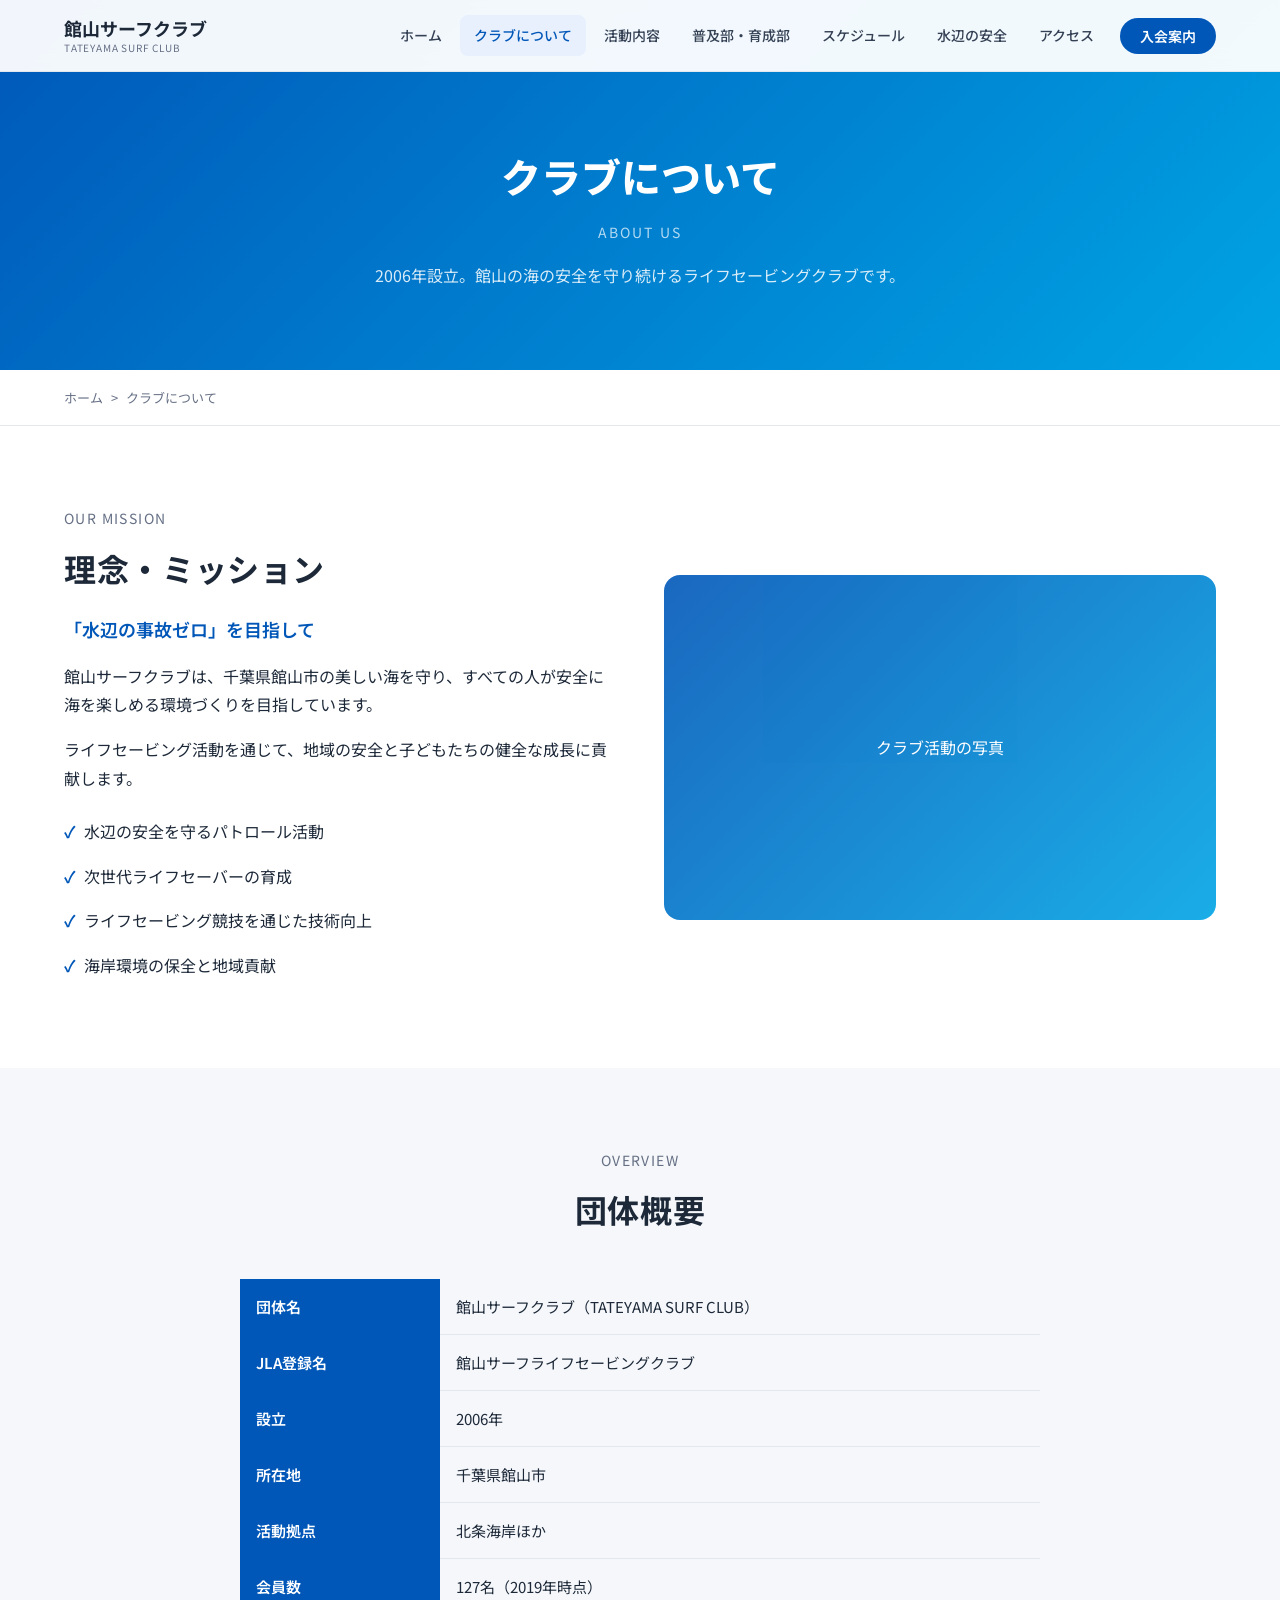
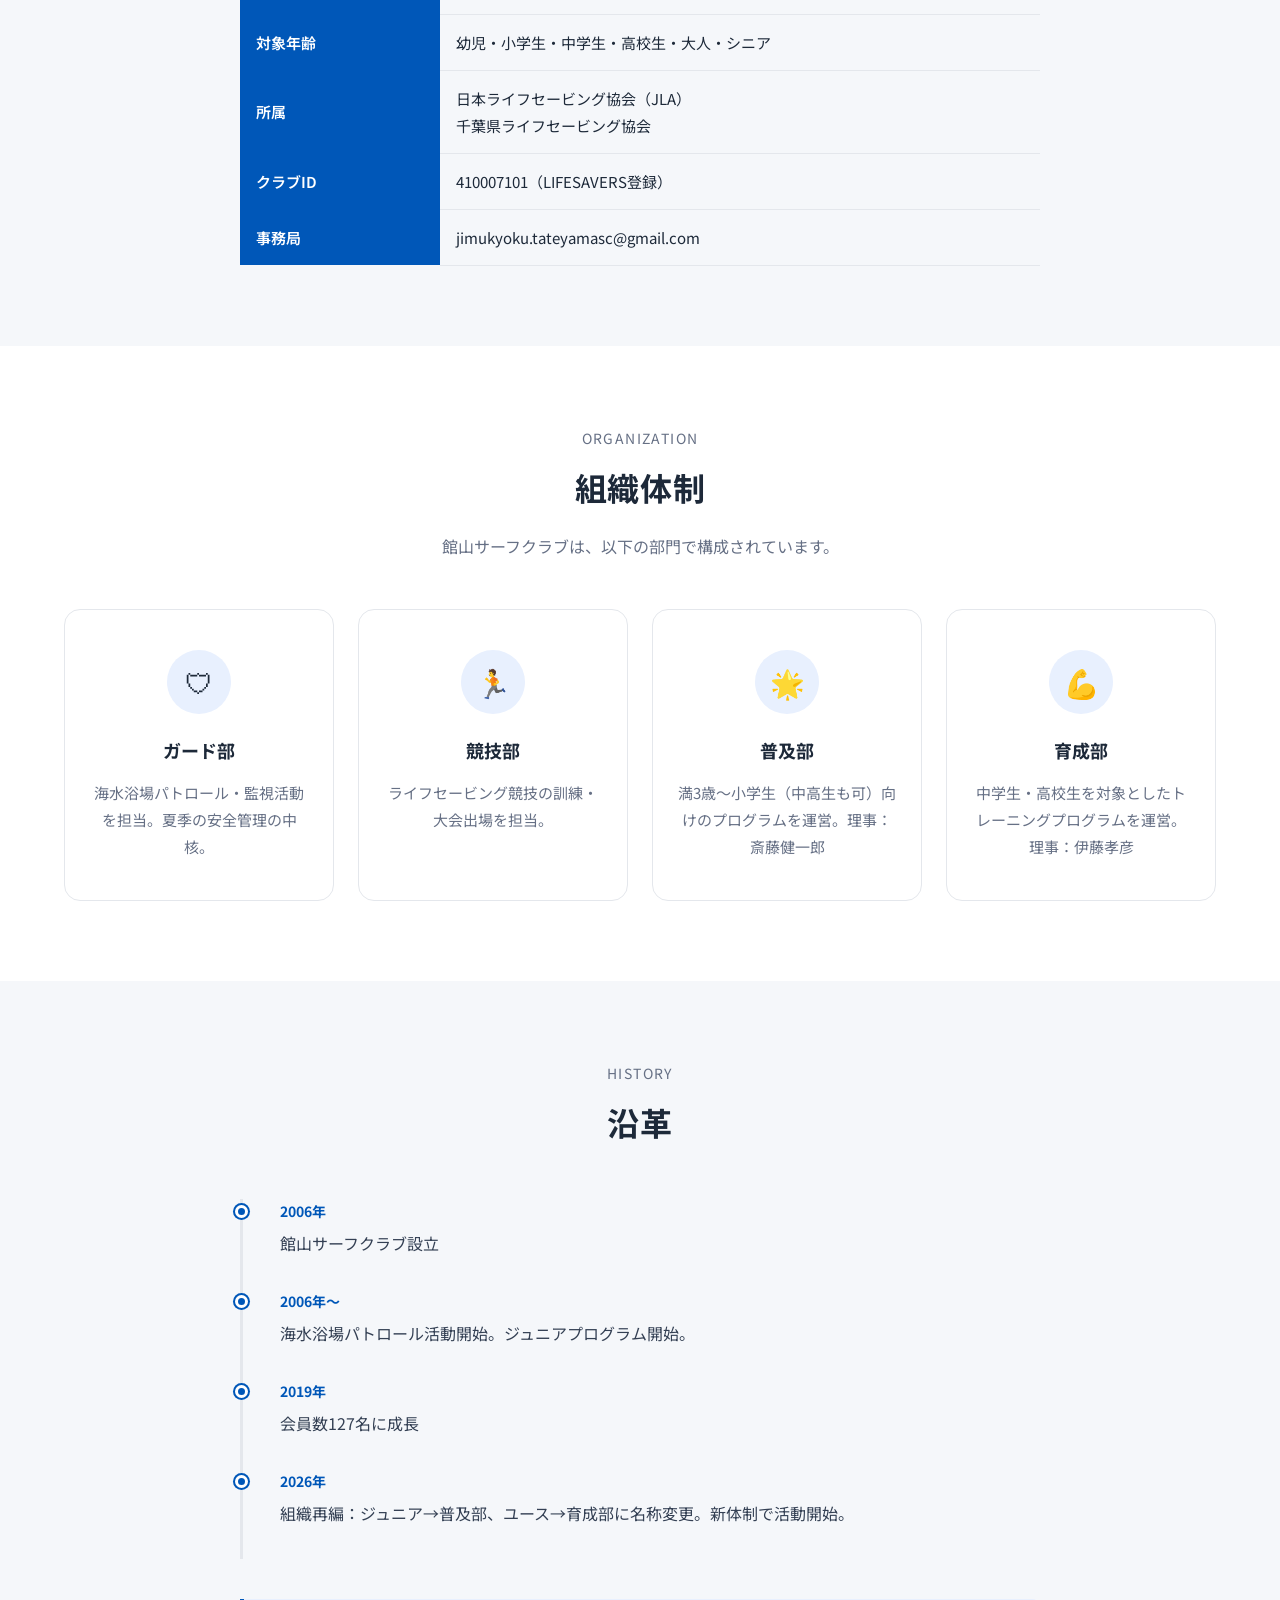
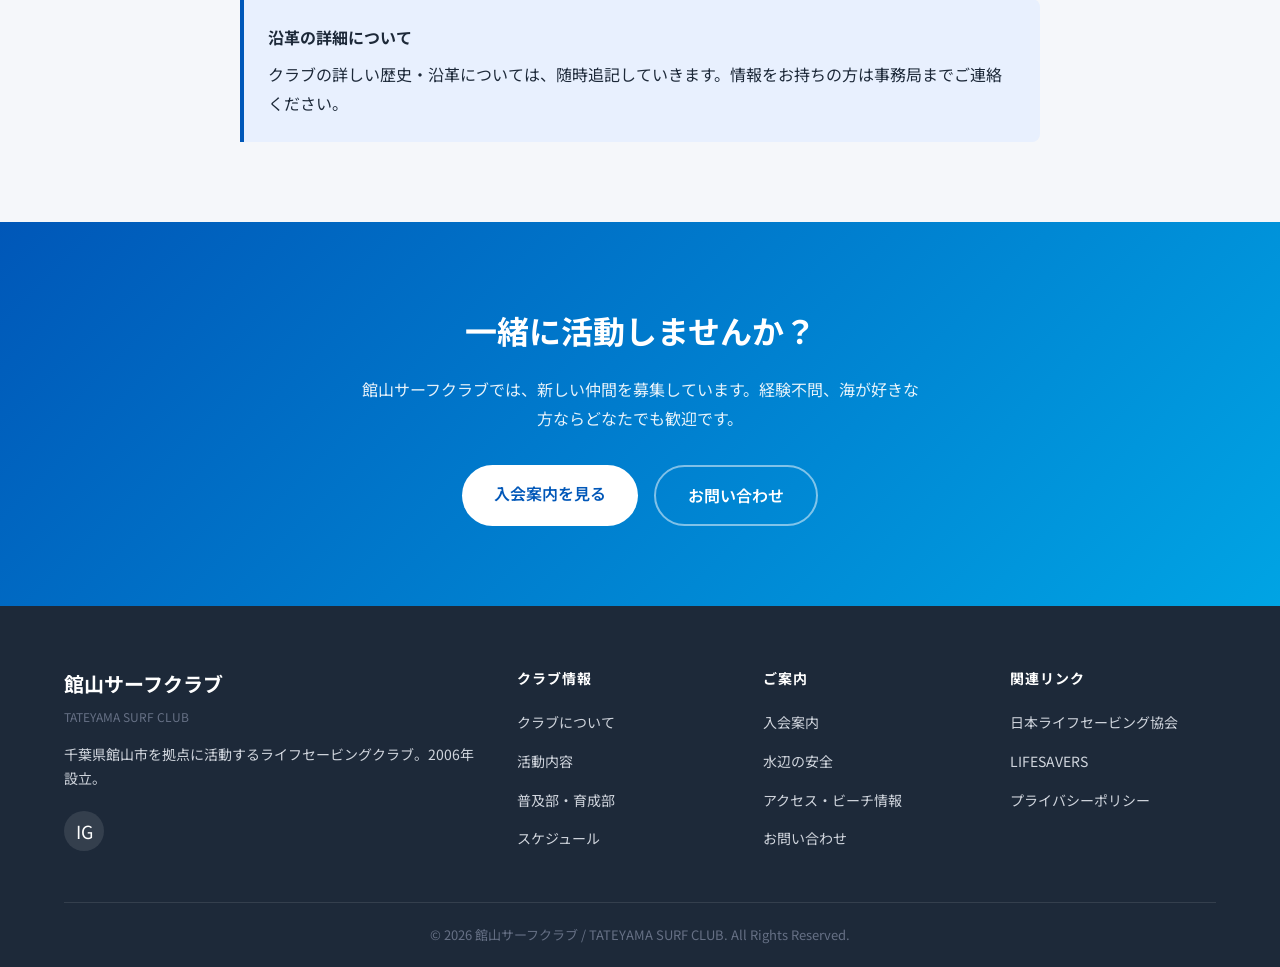
==== about.html @ 73e14600 "館山サーフクラブ公式サイト 初期構築 全10ページ（トップ・クラブ紹介・活動内容・普及部育成部・入会案内・水辺の安全・スケジュール・アクセス・お問い合わせ・プライバシーポリシー） レスポンシブ対応・モ" ====
<!DOCTYPE html>
<html lang="ja">
<head>
  <meta charset="UTF-8">
  <meta name="viewport" content="width=device-width, initial-scale=1.0">
  <meta name="description" content="館山サーフクラブの沿革・理念・組織体制。2006年設立、千葉県館山市を拠点にライフセービング活動を行っています。">
  <title>クラブについて | 館山サーフクラブ</title>
  <link rel="preconnect" href="https://fonts.googleapis.com">
  <link rel="preconnect" href="https://fonts.gstatic.com" crossorigin>
  <link href="https://fonts.googleapis.com/css2?family=Noto+Sans+JP:wght@400;500;600;700;800&display=swap" rel="stylesheet">
  <link rel="stylesheet" href="css/style.css">
</head>
<body>

  <!-- Header -->
  <header class="header">
    <div class="container">
      <a href="index.html" class="header__logo">
        <div class="header__logo-text">
          館山サーフクラブ
          <small>TATEYAMA SURF CLUB</small>
        </div>
      </a>
      <button class="hamburger" aria-label="メニューを開く">
        <span></span><span></span><span></span>
      </button>
      <nav class="nav">
        <ul class="nav__list">
          <li><a href="index.html" class="nav__link">ホーム</a></li>
          <li><a href="about.html" class="nav__link nav__link--active">クラブについて</a></li>
          <li><a href="activities.html" class="nav__link">活動内容</a></li>
          <li><a href="junior.html" class="nav__link">普及部・育成部</a></li>
          <li><a href="schedule.html" class="nav__link">スケジュール</a></li>
          <li><a href="safety.html" class="nav__link">水辺の安全</a></li>
          <li><a href="access.html" class="nav__link">アクセス</a></li>
          <li><a href="join.html" class="nav__cta">入会案内</a></li>
        </ul>
      </nav>
    </div>
  </header>

  <!-- Page Hero -->
  <section class="page-hero">
    <h1 class="page-hero__title">クラブについて</h1>
    <p class="page-hero__subtitle">About Us</p>
    <p class="page-hero__lead">2006年設立。館山の海の安全を守り続けるライフセービングクラブです。</p>
  </section>

  <!-- Breadcrumb -->
  <div class="breadcrumb">
    <div class="container">
      <a href="index.html">ホーム</a><span>&gt;</span>クラブについて
    </div>
  </div>

  <!-- Mission -->
  <section class="section">
    <div class="container">
      <div class="two-col">
        <div>
          <p class="section-subtitle" style="text-align: left;">Our Mission</p>
          <h2 class="section-title" style="text-align: left;">理念・ミッション</h2>
          <p style="margin-bottom: 16px; font-size: 1.125rem; font-weight: 600; color: var(--primary);">「水辺の事故ゼロ」を目指して</p>
          <p style="margin-bottom: 16px;">館山サーフクラブは、千葉県館山市の美しい海を守り、すべての人が安全に海を楽しめる環境づくりを目指しています。</p>
          <p style="margin-bottom: 16px;">ライフセービング活動を通じて、地域の安全と子どもたちの健全な成長に貢献します。</p>
          <ul style="margin-top: 16px;">
            <li style="padding: 8px 0; padding-left: 20px; position: relative;">
              <span style="position: absolute; left: 0; color: var(--primary); font-weight: 700;">&#x2713;</span>
              水辺の安全を守るパトロール活動
            </li>
            <li style="padding: 8px 0; padding-left: 20px; position: relative;">
              <span style="position: absolute; left: 0; color: var(--primary); font-weight: 700;">&#x2713;</span>
              次世代ライフセーバーの育成
            </li>
            <li style="padding: 8px 0; padding-left: 20px; position: relative;">
              <span style="position: absolute; left: 0; color: var(--primary); font-weight: 700;">&#x2713;</span>
              ライフセービング競技を通じた技術向上
            </li>
            <li style="padding: 8px 0; padding-left: 20px; position: relative;">
              <span style="position: absolute; left: 0; color: var(--primary); font-weight: 700;">&#x2713;</span>
              海岸環境の保全と地域貢献
            </li>
          </ul>
        </div>
        <div class="img-placeholder">クラブ活動の写真</div>
      </div>
    </div>
  </section>

  <!-- Overview -->
  <section class="section section--gray">
    <div class="container">
      <p class="section-subtitle">Overview</p>
      <h2 class="section-title">団体概要</h2>
      <div style="max-width: 800px; margin: 40px auto 0;">
        <table class="table">
          <tr><th style="width: 200px;">団体名</th><td>館山サーフクラブ（TATEYAMA SURF CLUB）</td></tr>
          <tr><th>JLA登録名</th><td>館山サーフライフセービングクラブ</td></tr>
          <tr><th>設立</th><td>2006年</td></tr>
          <tr><th>所在地</th><td>千葉県館山市</td></tr>
          <tr><th>活動拠点</th><td>北条海岸ほか</td></tr>
          <tr><th>会員数</th><td>127名（2019年時点）</td></tr>
          <tr><th>対象年齢</th><td>幼児・小学生・中学生・高校生・大人・シニア</td></tr>
          <tr><th>所属</th><td>日本ライフセービング協会（JLA）<br>千葉県ライフセービング協会</td></tr>
          <tr><th>クラブID</th><td>410007101（LIFESAVERS登録）</td></tr>
          <tr><th>事務局</th><td>jimukyoku.tateyamasc@gmail.com</td></tr>
        </table>
      </div>
    </div>
  </section>

  <!-- Organization -->
  <section class="section">
    <div class="container">
      <p class="section-subtitle">Organization</p>
      <h2 class="section-title">組織体制</h2>
      <p class="section-lead">館山サーフクラブは、以下の部門で構成されています。</p>
      <div class="card-grid card-grid--4">
        <div class="icon-card">
          <div class="icon-card__icon">&#x1F6E1;</div>
          <h3 class="icon-card__title">ガード部</h3>
          <p class="icon-card__text">海水浴場パトロール・監視活動を担当。夏季の安全管理の中核。</p>
        </div>
        <div class="icon-card">
          <div class="icon-card__icon">&#x1F3C3;</div>
          <h3 class="icon-card__title">競技部</h3>
          <p class="icon-card__text">ライフセービング競技の訓練・大会出場を担当。</p>
        </div>
        <div class="icon-card">
          <div class="icon-card__icon">&#x1F31F;</div>
          <h3 class="icon-card__title">普及部</h3>
          <p class="icon-card__text">満3歳〜小学生（中高生も可）向けのプログラムを運営。理事：斎藤健一郎</p>
        </div>
        <div class="icon-card">
          <div class="icon-card__icon">&#x1F4AA;</div>
          <h3 class="icon-card__title">育成部</h3>
          <p class="icon-card__text">中学生・高校生を対象としたトレーニングプログラムを運営。理事：伊藤孝彦</p>
        </div>
      </div>
    </div>
  </section>

  <!-- History -->
  <section class="section section--gray">
    <div class="container">
      <p class="section-subtitle">History</p>
      <h2 class="section-title">沿革</h2>
      <div style="margin-top: 48px;">
        <div class="timeline">
          <div class="timeline__item">
            <div class="timeline__year">2006年</div>
            <p class="timeline__text">館山サーフクラブ設立</p>
          </div>
          <div class="timeline__item">
            <div class="timeline__year">2006年〜</div>
            <p class="timeline__text">海水浴場パトロール活動開始。ジュニアプログラム開始。</p>
          </div>
          <div class="timeline__item">
            <div class="timeline__year">2019年</div>
            <p class="timeline__text">会員数127名に成長</p>
          </div>
          <div class="timeline__item">
            <div class="timeline__year">2026年</div>
            <p class="timeline__text">組織再編：ジュニア→普及部、ユース→育成部に名称変更。新体制で活動開始。</p>
          </div>
        </div>
      </div>
      <div class="info-box" style="max-width: 800px; margin: 40px auto 0;">
        <p class="info-box__title">沿革の詳細について</p>
        <p>クラブの詳しい歴史・沿革については、随時追記していきます。情報をお持ちの方は事務局までご連絡ください。</p>
      </div>
    </div>
  </section>

  <!-- CTA -->
  <section class="cta">
    <h2 class="cta__title">一緒に活動しませんか？</h2>
    <p class="cta__text">館山サーフクラブでは、新しい仲間を募集しています。経験不問、海が好きな方ならどなたでも歓迎です。</p>
    <div class="cta__buttons">
      <a href="join.html" class="btn btn--white">入会案内を見る</a>
      <a href="contact.html" class="btn btn--outline" style="border-color: rgba(255,255,255,0.5); color: #fff;">お問い合わせ</a>
    </div>
  </section>

  <!-- Footer -->
  <footer class="footer">
    <div class="container">
      <div class="footer__grid">
        <div>
          <div class="footer__brand">館山サーフクラブ<small>TATEYAMA SURF CLUB</small></div>
          <p class="footer__desc">千葉県館山市を拠点に活動するライフセービングクラブ。2006年設立。</p>
          <div class="footer__social">
            <a href="https://www.instagram.com/tateyama_surf_club/" target="_blank" rel="noopener" aria-label="Instagram">IG</a>
          </div>
        </div>
        <div>
          <h4 class="footer__heading">クラブ情報</h4>
          <ul class="footer__links">
            <li><a href="about.html">クラブについて</a></li>
            <li><a href="activities.html">活動内容</a></li>
            <li><a href="junior.html">普及部・育成部</a></li>
            <li><a href="schedule.html">スケジュール</a></li>
          </ul>
        </div>
        <div>
          <h4 class="footer__heading">ご案内</h4>
          <ul class="footer__links">
            <li><a href="join.html">入会案内</a></li>
            <li><a href="safety.html">水辺の安全</a></li>
            <li><a href="access.html">アクセス・ビーチ情報</a></li>
            <li><a href="contact.html">お問い合わせ</a></li>
          </ul>
        </div>
        <div>
          <h4 class="footer__heading">関連リンク</h4>
          <ul class="footer__links">
            <li><a href="https://jla-lifesaving.or.jp/" target="_blank" rel="noopener">日本ライフセービング協会</a></li>
            <li><a href="https://life-savers.jp/" target="_blank" rel="noopener">LIFESAVERS</a></li>
            <li><a href="privacy.html">プライバシーポリシー</a></li>
          </ul>
        </div>
      </div>
      <div class="footer__bottom">&copy; 2026 館山サーフクラブ / TATEYAMA SURF CLUB. All Rights Reserved.</div>
    </div>
  </footer>
  <button class="scroll-top" aria-label="ページの先頭へ">&uarr;</button>
  <script src="js/main.js"></script>
</body>
</html>
---- css/style.css ----
/* ============================================
   TATEYAMA SURF CLUB - Official Website
   ============================================ */

/* --- Reset & Base --- */
*, *::before, *::after {
  margin: 0;
  padding: 0;
  box-sizing: border-box;
}

:root {
  --primary: #0057B8;
  --primary-dark: #003d82;
  --primary-light: #e8f0fe;
  --accent: #E63946;
  --accent-light: #fde8ea;
  --white: #ffffff;
  --off-white: #f5f7fa;
  --gray-100: #f0f2f5;
  --gray-200: #e4e7ec;
  --gray-300: #d0d5dd;
  --gray-500: #667085;
  --gray-700: #344054;
  --gray-900: #1d2939;
  --sand: #f5f0e8;
  --ocean-gradient: linear-gradient(135deg, #0057B8 0%, #00a4e4 100%);
  --shadow-sm: 0 1px 3px rgba(0,0,0,0.08);
  --shadow-md: 0 4px 12px rgba(0,0,0,0.1);
  --shadow-lg: 0 8px 24px rgba(0,0,0,0.12);
  --radius: 8px;
  --radius-lg: 16px;
  --max-width: 1200px;
  --header-height: 72px;
}

html {
  scroll-behavior: smooth;
  font-size: 16px;
}

body {
  font-family: 'Noto Sans JP', 'Hiragino Kaku Gothic ProN', 'Yu Gothic', sans-serif;
  color: var(--gray-900);
  line-height: 1.8;
  background: var(--white);
  -webkit-font-smoothing: antialiased;
}

a {
  color: var(--primary);
  text-decoration: none;
  transition: color 0.2s;
}

a:hover {
  color: var(--primary-dark);
}

img {
  max-width: 100%;
  height: auto;
  display: block;
}

ul, ol {
  list-style: none;
}

/* --- Utility --- */
.container {
  max-width: var(--max-width);
  margin: 0 auto;
  padding: 0 24px;
}

.section {
  padding: 80px 0;
}

.section--gray {
  background: var(--off-white);
}

.section--sand {
  background: var(--sand);
}

.section--blue {
  background: var(--primary);
  color: var(--white);
}

.section-title {
  font-size: 2rem;
  font-weight: 700;
  text-align: center;
  margin-bottom: 16px;
  letter-spacing: 0.02em;
}

.section-title--white {
  color: var(--white);
}

.section-subtitle {
  text-align: center;
  color: var(--gray-500);
  font-size: 0.875rem;
  text-transform: uppercase;
  letter-spacing: 0.1em;
  margin-bottom: 8px;
}

.section-lead {
  text-align: center;
  color: var(--gray-500);
  max-width: 640px;
  margin: 0 auto 48px;
  font-size: 1rem;
}

.btn {
  display: inline-block;
  padding: 14px 32px;
  border-radius: 50px;
  font-size: 1rem;
  font-weight: 600;
  cursor: pointer;
  transition: all 0.3s;
  border: none;
  text-align: center;
}

.btn--primary {
  background: var(--primary);
  color: var(--white);
}

.btn--primary:hover {
  background: var(--primary-dark);
  color: var(--white);
  transform: translateY(-2px);
  box-shadow: var(--shadow-md);
}

.btn--white {
  background: var(--white);
  color: var(--primary);
}

.btn--white:hover {
  background: var(--gray-100);
  color: var(--primary-dark);
  transform: translateY(-2px);
}

.btn--outline {
  background: transparent;
  color: var(--primary);
  border: 2px solid var(--primary);
}

.btn--outline:hover {
  background: var(--primary);
  color: var(--white);
}

.btn--accent {
  background: var(--accent);
  color: var(--white);
}

.btn--accent:hover {
  background: #c5303c;
  color: var(--white);
  transform: translateY(-2px);
}

/* --- Header --- */
.header {
  position: fixed;
  top: 0;
  left: 0;
  right: 0;
  height: var(--header-height);
  background: rgba(255,255,255,0.95);
  backdrop-filter: blur(10px);
  z-index: 1000;
  border-bottom: 1px solid var(--gray-200);
  transition: box-shadow 0.3s;
}

.header.scrolled {
  box-shadow: var(--shadow-sm);
}

.header .container {
  display: flex;
  align-items: center;
  justify-content: space-between;
  height: 100%;
}

.header__logo {
  display: flex;
  align-items: center;
  gap: 12px;
  font-weight: 700;
  font-size: 1.125rem;
  color: var(--gray-900);
}

.header__logo img {
  height: 40px;
  width: auto;
}

.header__logo-text {
  display: flex;
  flex-direction: column;
  line-height: 1.3;
}

.header__logo-text small {
  font-size: 0.625rem;
  color: var(--gray-500);
  font-weight: 400;
  letter-spacing: 0.08em;
}

.nav__list {
  display: flex;
  align-items: center;
  gap: 4px;
}

.nav__link {
  display: block;
  padding: 8px 14px;
  color: var(--gray-700);
  font-size: 0.875rem;
  font-weight: 500;
  border-radius: var(--radius);
  transition: all 0.2s;
}

.nav__link:hover,
.nav__link--active {
  color: var(--primary);
  background: var(--primary-light);
}

.nav__cta {
  margin-left: 8px;
  padding: 8px 20px;
  background: var(--primary);
  color: var(--white) !important;
  border-radius: 50px;
  font-size: 0.875rem;
  font-weight: 600;
}

.nav__cta:hover {
  background: var(--primary-dark);
  color: var(--white) !important;
}

/* Mobile menu */
.hamburger {
  display: none;
  flex-direction: column;
  gap: 5px;
  cursor: pointer;
  padding: 8px;
  background: none;
  border: none;
}

.hamburger span {
  width: 24px;
  height: 2px;
  background: var(--gray-900);
  transition: all 0.3s;
}

.hamburger.active span:nth-child(1) {
  transform: rotate(45deg) translate(5px, 5px);
}

.hamburger.active span:nth-child(2) {
  opacity: 0;
}

.hamburger.active span:nth-child(3) {
  transform: rotate(-45deg) translate(5px, -5px);
}

/* --- Hero --- */
.hero {
  position: relative;
  min-height: 100vh;
  display: flex;
  align-items: center;
  justify-content: center;
  background: var(--ocean-gradient);
  color: var(--white);
  text-align: center;
  overflow: hidden;
  padding-top: var(--header-height);
}

.hero__bg {
  position: absolute;
  inset: 0;
  background-size: cover;
  background-position: center;
  opacity: 0.3;
}

.hero__overlay {
  position: absolute;
  inset: 0;
  background: linear-gradient(180deg, rgba(0,57,130,0.6) 0%, rgba(0,87,184,0.8) 100%);
}

.hero__content {
  position: relative;
  z-index: 2;
  padding: 40px 24px;
}

.hero__badge {
  display: inline-block;
  background: rgba(255,255,255,0.2);
  backdrop-filter: blur(4px);
  padding: 6px 20px;
  border-radius: 50px;
  font-size: 0.875rem;
  margin-bottom: 24px;
  border: 1px solid rgba(255,255,255,0.3);
}

.hero__title {
  font-size: 3.5rem;
  font-weight: 800;
  line-height: 1.2;
  margin-bottom: 8px;
  letter-spacing: 0.02em;
}

.hero__title-en {
  font-size: 1rem;
  font-weight: 400;
  letter-spacing: 0.2em;
  opacity: 0.8;
  margin-bottom: 24px;
}

.hero__lead {
  font-size: 1.25rem;
  max-width: 600px;
  margin: 0 auto 40px;
  opacity: 0.9;
  line-height: 1.8;
}

.hero__buttons {
  display: flex;
  gap: 16px;
  justify-content: center;
  flex-wrap: wrap;
}

.hero__scroll {
  position: absolute;
  bottom: 32px;
  left: 50%;
  transform: translateX(-50%);
  z-index: 2;
  animation: bounce 2s infinite;
}

.hero__scroll svg {
  width: 32px;
  height: 32px;
  opacity: 0.6;
}

@keyframes bounce {
  0%, 100% { transform: translateX(-50%) translateY(0); }
  50% { transform: translateX(-50%) translateY(8px); }
}

/* --- Page Hero (sub pages) --- */
.page-hero {
  background: var(--ocean-gradient);
  color: var(--white);
  padding: 140px 0 80px;
  text-align: center;
  position: relative;
}

.page-hero__title {
  font-size: 2.5rem;
  font-weight: 800;
  margin-bottom: 8px;
}

.page-hero__subtitle {
  font-size: 0.875rem;
  opacity: 0.7;
  letter-spacing: 0.15em;
  text-transform: uppercase;
}

.page-hero__lead {
  margin-top: 16px;
  opacity: 0.85;
  max-width: 600px;
  margin-left: auto;
  margin-right: auto;
}

/* --- Breadcrumb --- */
.breadcrumb {
  padding: 16px 0;
  font-size: 0.8125rem;
  color: var(--gray-500);
  border-bottom: 1px solid var(--gray-200);
}

.breadcrumb a {
  color: var(--gray-500);
}

.breadcrumb a:hover {
  color: var(--primary);
}

.breadcrumb span {
  margin: 0 8px;
}

/* --- Cards --- */
.card-grid {
  display: grid;
  grid-template-columns: repeat(auto-fit, minmax(300px, 1fr));
  gap: 24px;
}

.card-grid--3 {
  grid-template-columns: repeat(3, 1fr);
}

.card-grid--4 {
  grid-template-columns: repeat(4, 1fr);
}

.card {
  background: var(--white);
  border-radius: var(--radius-lg);
  overflow: hidden;
  box-shadow: var(--shadow-sm);
  transition: all 0.3s;
  border: 1px solid var(--gray-200);
}

.card:hover {
  transform: translateY(-4px);
  box-shadow: var(--shadow-lg);
}

.card__image {
  height: 200px;
  background: var(--gray-200);
  background-size: cover;
  background-position: center;
  position: relative;
}

.card__image-placeholder {
  height: 200px;
  background: var(--ocean-gradient);
  display: flex;
  align-items: center;
  justify-content: center;
  font-size: 3rem;
}

.card__body {
  padding: 24px;
}

.card__tag {
  display: inline-block;
  padding: 4px 12px;
  background: var(--primary-light);
  color: var(--primary);
  font-size: 0.75rem;
  font-weight: 600;
  border-radius: 50px;
  margin-bottom: 12px;
}

.card__title {
  font-size: 1.25rem;
  font-weight: 700;
  margin-bottom: 12px;
  line-height: 1.4;
}

.card__text {
  color: var(--gray-500);
  font-size: 0.9375rem;
  line-height: 1.7;
}

/* --- Icon Card --- */
.icon-card {
  text-align: center;
  padding: 40px 24px;
  background: var(--white);
  border-radius: var(--radius-lg);
  border: 1px solid var(--gray-200);
  transition: all 0.3s;
}

.icon-card:hover {
  transform: translateY(-4px);
  box-shadow: var(--shadow-md);
  border-color: var(--primary);
}

.icon-card__icon {
  width: 64px;
  height: 64px;
  margin: 0 auto 20px;
  background: var(--primary-light);
  border-radius: 50%;
  display: flex;
  align-items: center;
  justify-content: center;
  font-size: 1.75rem;
}

.icon-card__title {
  font-size: 1.125rem;
  font-weight: 700;
  margin-bottom: 12px;
}

.icon-card__text {
  color: var(--gray-500);
  font-size: 0.9375rem;
}

/* --- Stats --- */
.stats {
  display: grid;
  grid-template-columns: repeat(4, 1fr);
  gap: 24px;
  text-align: center;
}

.stat__number {
  font-size: 3rem;
  font-weight: 800;
  color: var(--primary);
  line-height: 1;
  margin-bottom: 8px;
}

.stat__label {
  font-size: 0.875rem;
  color: var(--gray-500);
}

/* --- Table --- */
.table-wrap {
  overflow-x: auto;
}

.table {
  width: 100%;
  border-collapse: collapse;
  font-size: 0.9375rem;
}

.table th {
  background: var(--primary);
  color: var(--white);
  padding: 14px 16px;
  text-align: left;
  font-weight: 600;
  white-space: nowrap;
}

.table td {
  padding: 14px 16px;
  border-bottom: 1px solid var(--gray-200);
}

.table tr:nth-child(even) td {
  background: var(--off-white);
}

.table--striped tr:hover td {
  background: var(--primary-light);
}

/* --- CTA Section --- */
.cta {
  background: var(--ocean-gradient);
  color: var(--white);
  padding: 80px 0;
  text-align: center;
}

.cta__title {
  font-size: 2rem;
  font-weight: 700;
  margin-bottom: 16px;
}

.cta__text {
  opacity: 0.9;
  max-width: 560px;
  margin: 0 auto 32px;
}

.cta__buttons {
  display: flex;
  gap: 16px;
  justify-content: center;
  flex-wrap: wrap;
}

/* --- Timeline --- */
.timeline {
  position: relative;
  max-width: 800px;
  margin: 0 auto;
}

.timeline::before {
  content: '';
  position: absolute;
  left: 0;
  top: 0;
  bottom: 0;
  width: 3px;
  background: var(--gray-200);
}

.timeline__item {
  position: relative;
  padding-left: 40px;
  padding-bottom: 32px;
}

.timeline__item::before {
  content: '';
  position: absolute;
  left: -5px;
  top: 6px;
  width: 13px;
  height: 13px;
  border-radius: 50%;
  background: var(--primary);
  border: 3px solid var(--white);
  box-shadow: 0 0 0 2px var(--primary);
}

.timeline__year {
  font-size: 0.875rem;
  color: var(--primary);
  font-weight: 700;
  margin-bottom: 4px;
}

.timeline__text {
  color: var(--gray-700);
}

/* --- FAQ --- */
.faq__item {
  border: 1px solid var(--gray-200);
  border-radius: var(--radius);
  margin-bottom: 12px;
  overflow: hidden;
}

.faq__question {
  display: flex;
  align-items: center;
  justify-content: space-between;
  padding: 20px 24px;
  cursor: pointer;
  font-weight: 600;
  background: var(--white);
  transition: background 0.2s;
  border: none;
  width: 100%;
  text-align: left;
  font-size: 1rem;
  color: var(--gray-900);
}

.faq__question:hover {
  background: var(--off-white);
}

.faq__question::after {
  content: '+';
  font-size: 1.5rem;
  color: var(--primary);
  transition: transform 0.3s;
}

.faq__item.active .faq__question::after {
  content: '-';
}

.faq__answer {
  display: none;
  padding: 0 24px 20px;
  color: var(--gray-700);
  line-height: 1.8;
}

.faq__item.active .faq__answer {
  display: block;
}

/* --- Contact Form --- */
.form-group {
  margin-bottom: 24px;
}

.form-group label {
  display: block;
  font-weight: 600;
  margin-bottom: 8px;
  font-size: 0.9375rem;
}

.form-group label .required {
  color: var(--accent);
  font-size: 0.75rem;
  margin-left: 4px;
}

.form-input,
.form-textarea,
.form-select {
  width: 100%;
  padding: 12px 16px;
  border: 1px solid var(--gray-300);
  border-radius: var(--radius);
  font-size: 1rem;
  font-family: inherit;
  transition: border-color 0.2s;
  background: var(--white);
}

.form-input:focus,
.form-textarea:focus,
.form-select:focus {
  outline: none;
  border-color: var(--primary);
  box-shadow: 0 0 0 3px rgba(0,87,184,0.1);
}

.form-textarea {
  min-height: 160px;
  resize: vertical;
}

/* --- Footer --- */
.footer {
  background: var(--gray-900);
  color: var(--gray-300);
  padding: 60px 0 0;
}

.footer__grid {
  display: grid;
  grid-template-columns: 2fr 1fr 1fr 1fr;
  gap: 40px;
  padding-bottom: 40px;
  border-bottom: 1px solid rgba(255,255,255,0.1);
}

.footer__brand {
  font-size: 1.25rem;
  font-weight: 700;
  color: var(--white);
  margin-bottom: 16px;
}

.footer__brand small {
  display: block;
  font-size: 0.75rem;
  color: var(--gray-500);
  font-weight: 400;
  margin-top: 4px;
}

.footer__desc {
  font-size: 0.875rem;
  line-height: 1.7;
  margin-bottom: 20px;
}

.footer__social {
  display: flex;
  gap: 12px;
}

.footer__social a {
  width: 40px;
  height: 40px;
  border-radius: 50%;
  background: rgba(255,255,255,0.1);
  display: flex;
  align-items: center;
  justify-content: center;
  color: var(--white);
  transition: background 0.2s;
  font-size: 1.125rem;
}

.footer__social a:hover {
  background: var(--primary);
}

.footer__heading {
  color: var(--white);
  font-weight: 700;
  font-size: 0.875rem;
  margin-bottom: 16px;
  text-transform: uppercase;
  letter-spacing: 0.08em;
}

.footer__links li {
  margin-bottom: 10px;
}

.footer__links a {
  color: var(--gray-300);
  font-size: 0.875rem;
  transition: color 0.2s;
}

.footer__links a:hover {
  color: var(--white);
}

.footer__bottom {
  padding: 20px 0;
  text-align: center;
  font-size: 0.8125rem;
  color: var(--gray-500);
}

/* --- Responsive --- */
@media (max-width: 1024px) {
  .card-grid--3, .card-grid--4 {
    grid-template-columns: repeat(2, 1fr);
  }
  .stats {
    grid-template-columns: repeat(2, 1fr);
  }
  .footer__grid {
    grid-template-columns: 1fr 1fr;
  }
}

@media (max-width: 768px) {
  .hero__title {
    font-size: 2.25rem;
  }
  .section {
    padding: 60px 0;
  }
  .section-title {
    font-size: 1.5rem;
  }
  .page-hero {
    padding: 120px 0 60px;
  }
  .page-hero__title {
    font-size: 1.75rem;
  }
  .card-grid--3, .card-grid--4, .card-grid {
    grid-template-columns: 1fr;
  }
  .stats {
    grid-template-columns: repeat(2, 1fr);
    gap: 24px 16px;
  }
  .stat__number {
    font-size: 2.25rem;
  }
  .footer__grid {
    grid-template-columns: 1fr;
    gap: 32px;
  }
  /* Mobile nav */
  .nav {
    position: fixed;
    top: var(--header-height);
    left: 0;
    right: 0;
    bottom: 0;
    background: var(--white);
    transform: translateX(100%);
    transition: transform 0.3s;
    overflow-y: auto;
    padding: 24px;
  }
  .nav.active {
    transform: translateX(0);
  }
  .nav__list {
    flex-direction: column;
    gap: 4px;
  }
  .nav__link {
    font-size: 1rem;
    padding: 12px 16px;
  }
  .nav__cta {
    margin-left: 0;
    margin-top: 16px;
    text-align: center;
    display: block;
  }
  .hamburger {
    display: flex;
  }
}

@media (max-width: 480px) {
  .hero__title {
    font-size: 1.75rem;
  }
  .hero__lead {
    font-size: 1rem;
  }
  .hero__buttons {
    flex-direction: column;
    align-items: center;
  }
  .container {
    padding: 0 16px;
  }
}

/* --- News List --- */
.news-list {
  max-width: 800px;
  margin: 0 auto;
}

.news-item {
  display: flex;
  gap: 20px;
  padding: 20px 0;
  border-bottom: 1px solid var(--gray-200);
  align-items: baseline;
}

.news-item__date {
  color: var(--gray-500);
  font-size: 0.875rem;
  white-space: nowrap;
  min-width: 100px;
}

.news-item__tag {
  display: inline-block;
  padding: 2px 10px;
  background: var(--primary-light);
  color: var(--primary);
  font-size: 0.75rem;
  font-weight: 600;
  border-radius: 50px;
  white-space: nowrap;
}

.news-item__title {
  font-weight: 500;
}

.news-item__title a {
  color: var(--gray-900);
}

.news-item__title a:hover {
  color: var(--primary);
}

/* --- Info Box --- */
.info-box {
  background: var(--primary-light);
  border-left: 4px solid var(--primary);
  padding: 24px;
  border-radius: 0 var(--radius) var(--radius) 0;
  margin: 24px 0;
}

.info-box--warning {
  background: #fff8e6;
  border-left-color: #f0a500;
}

.info-box--accent {
  background: var(--accent-light);
  border-left-color: var(--accent);
}

.info-box__title {
  font-weight: 700;
  margin-bottom: 8px;
}

/* --- Two Column --- */
.two-col {
  display: grid;
  grid-template-columns: 1fr 1fr;
  gap: 48px;
  align-items: center;
}

.two-col--reverse {
  direction: rtl;
}

.two-col--reverse > * {
  direction: ltr;
}

@media (max-width: 768px) {
  .two-col {
    grid-template-columns: 1fr;
    gap: 32px;
  }
  .two-col--reverse {
    direction: ltr;
  }
}

/* --- Image Placeholder --- */
.img-placeholder {
  background: var(--ocean-gradient);
  border-radius: var(--radius-lg);
  aspect-ratio: 16/10;
  display: flex;
  align-items: center;
  justify-content: center;
  color: var(--white);
  font-size: 1rem;
  opacity: 0.9;
}

/* --- Price Table --- */
.price-card {
  background: var(--white);
  border: 2px solid var(--gray-200);
  border-radius: var(--radius-lg);
  padding: 32px;
  text-align: center;
  transition: all 0.3s;
}

.price-card:hover {
  border-color: var(--primary);
  box-shadow: var(--shadow-md);
}

.price-card--featured {
  border-color: var(--primary);
  position: relative;
}

.price-card__badge {
  position: absolute;
  top: -12px;
  left: 50%;
  transform: translateX(-50%);
  background: var(--primary);
  color: var(--white);
  padding: 4px 20px;
  border-radius: 50px;
  font-size: 0.75rem;
  font-weight: 700;
}

.price-card__name {
  font-size: 1.25rem;
  font-weight: 700;
  margin-bottom: 8px;
}

.price-card__price {
  font-size: 2.5rem;
  font-weight: 800;
  color: var(--primary);
  margin-bottom: 4px;
}

.price-card__price small {
  font-size: 1rem;
  font-weight: 400;
}

.price-card__note {
  font-size: 0.875rem;
  color: var(--gray-500);
  margin-bottom: 24px;
}

.price-card__features {
  text-align: left;
  margin-bottom: 24px;
}

.price-card__features li {
  padding: 8px 0;
  border-bottom: 1px solid var(--gray-100);
  font-size: 0.9375rem;
  padding-left: 24px;
  position: relative;
}

.price-card__features li::before {
  content: '\2713';
  position: absolute;
  left: 0;
  color: var(--primary);
  font-weight: 700;
}

/* --- Scroll to top --- */
.scroll-top {
  position: fixed;
  bottom: 24px;
  right: 24px;
  width: 48px;
  height: 48px;
  border-radius: 50%;
  background: var(--primary);
  color: var(--white);
  display: flex;
  align-items: center;
  justify-content: center;
  cursor: pointer;
  opacity: 0;
  visibility: hidden;
  transition: all 0.3s;
  border: none;
  box-shadow: var(--shadow-md);
  z-index: 999;
  font-size: 1.25rem;
}

.scroll-top.visible {
  opacity: 1;
  visibility: visible;
}

.scroll-top:hover {
  background: var(--primary-dark);
  transform: translateY(-2px);
}
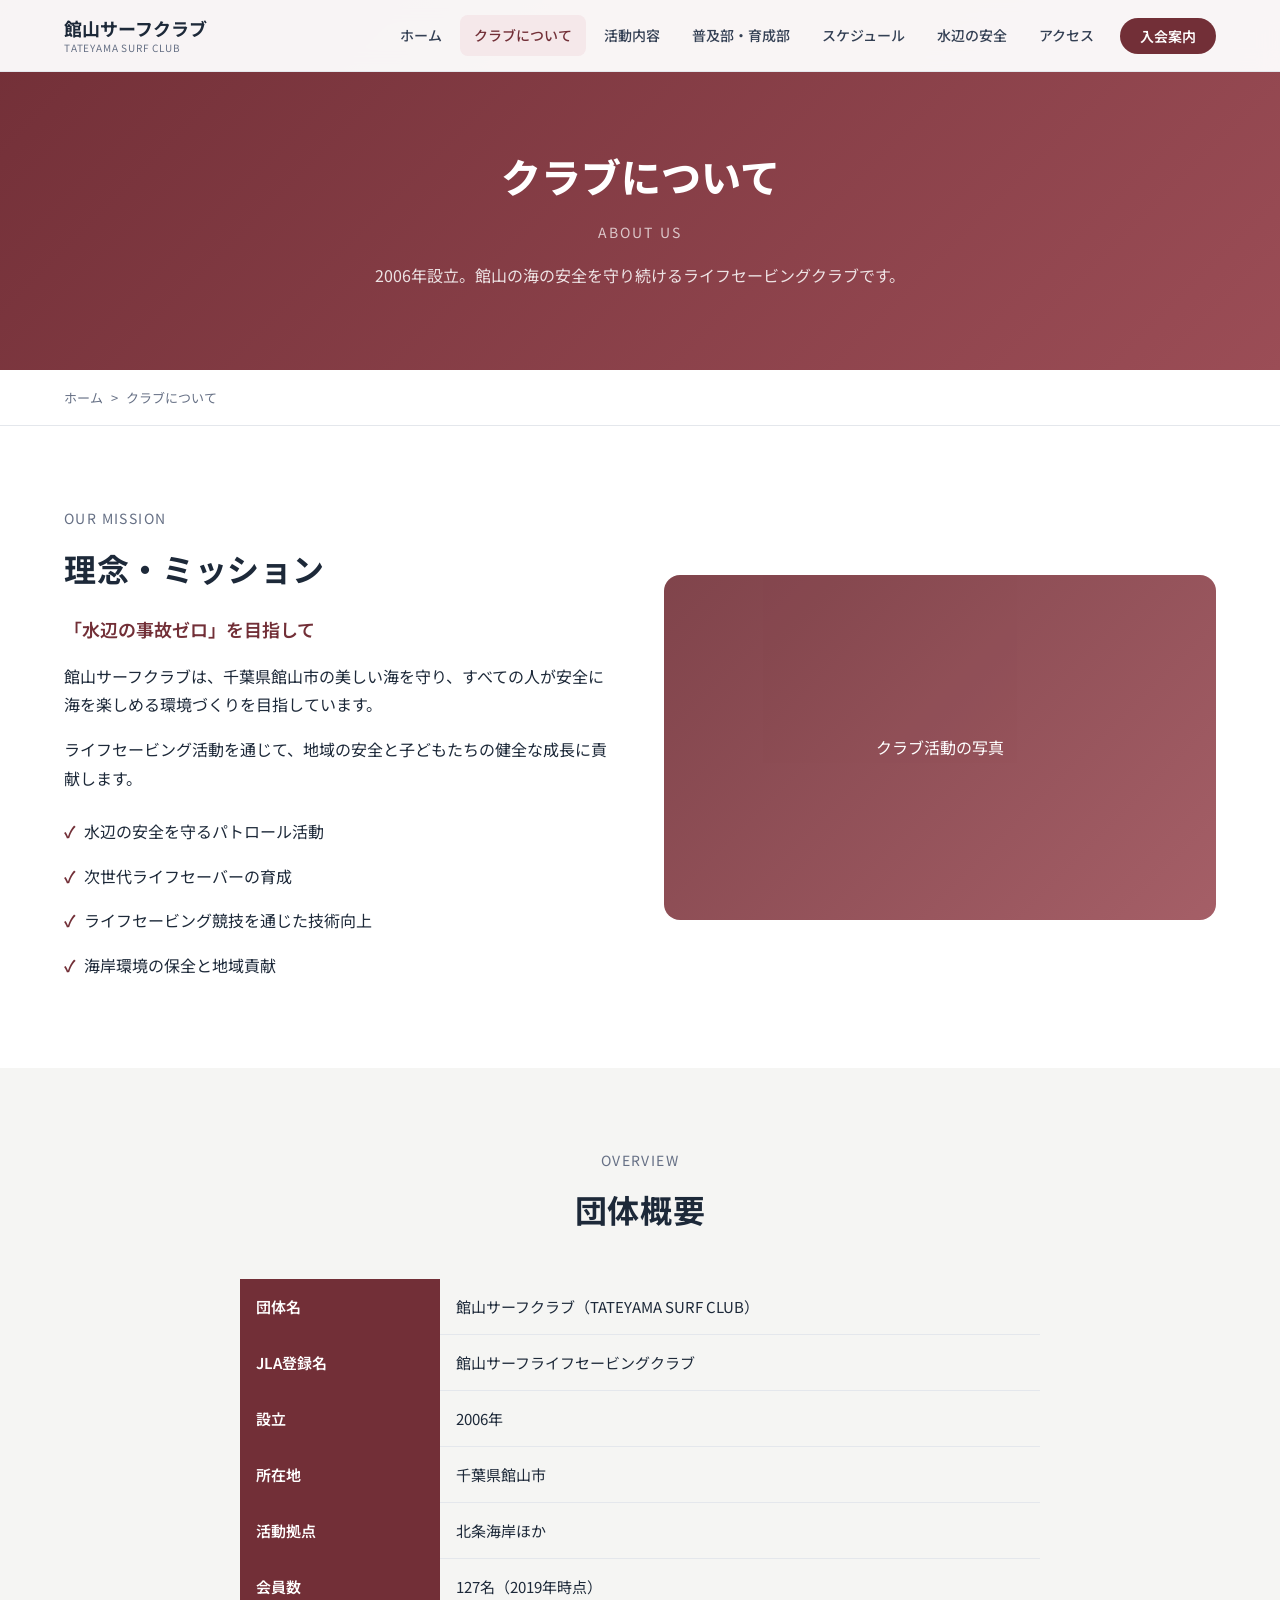
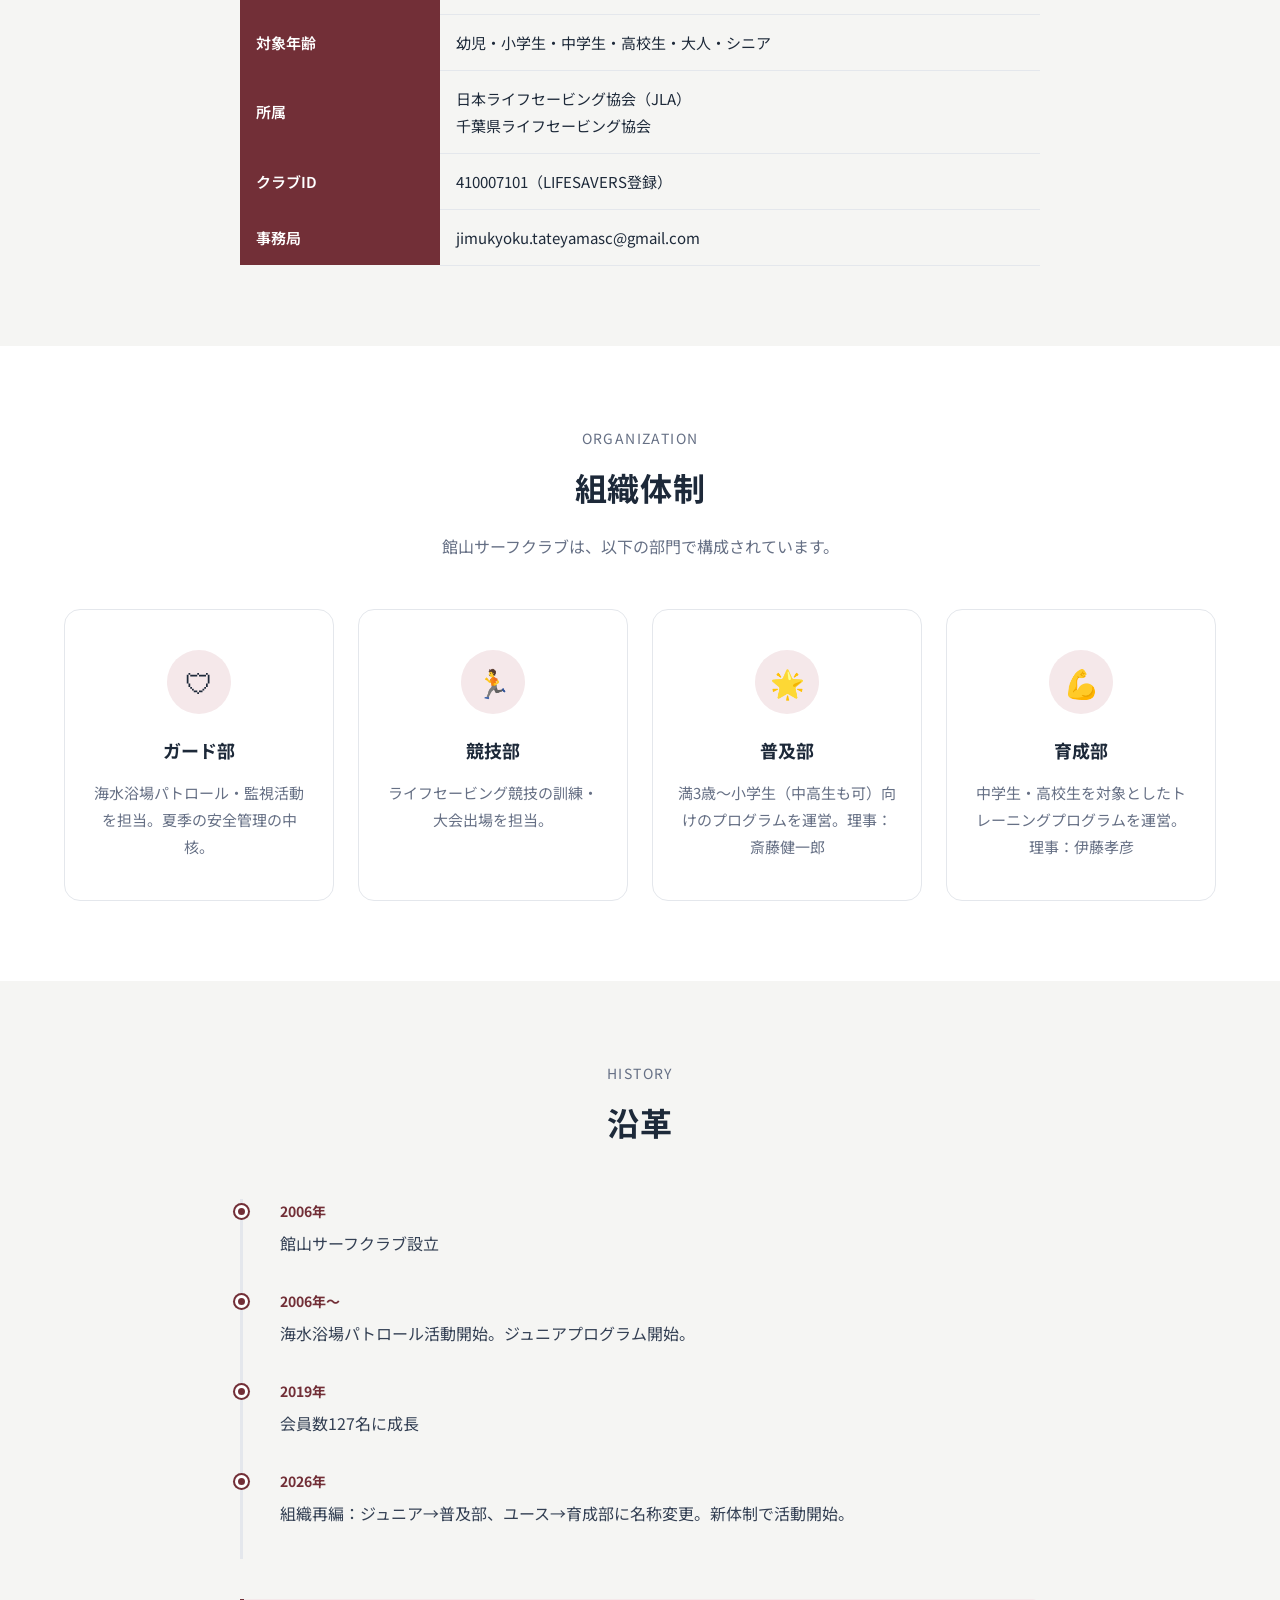
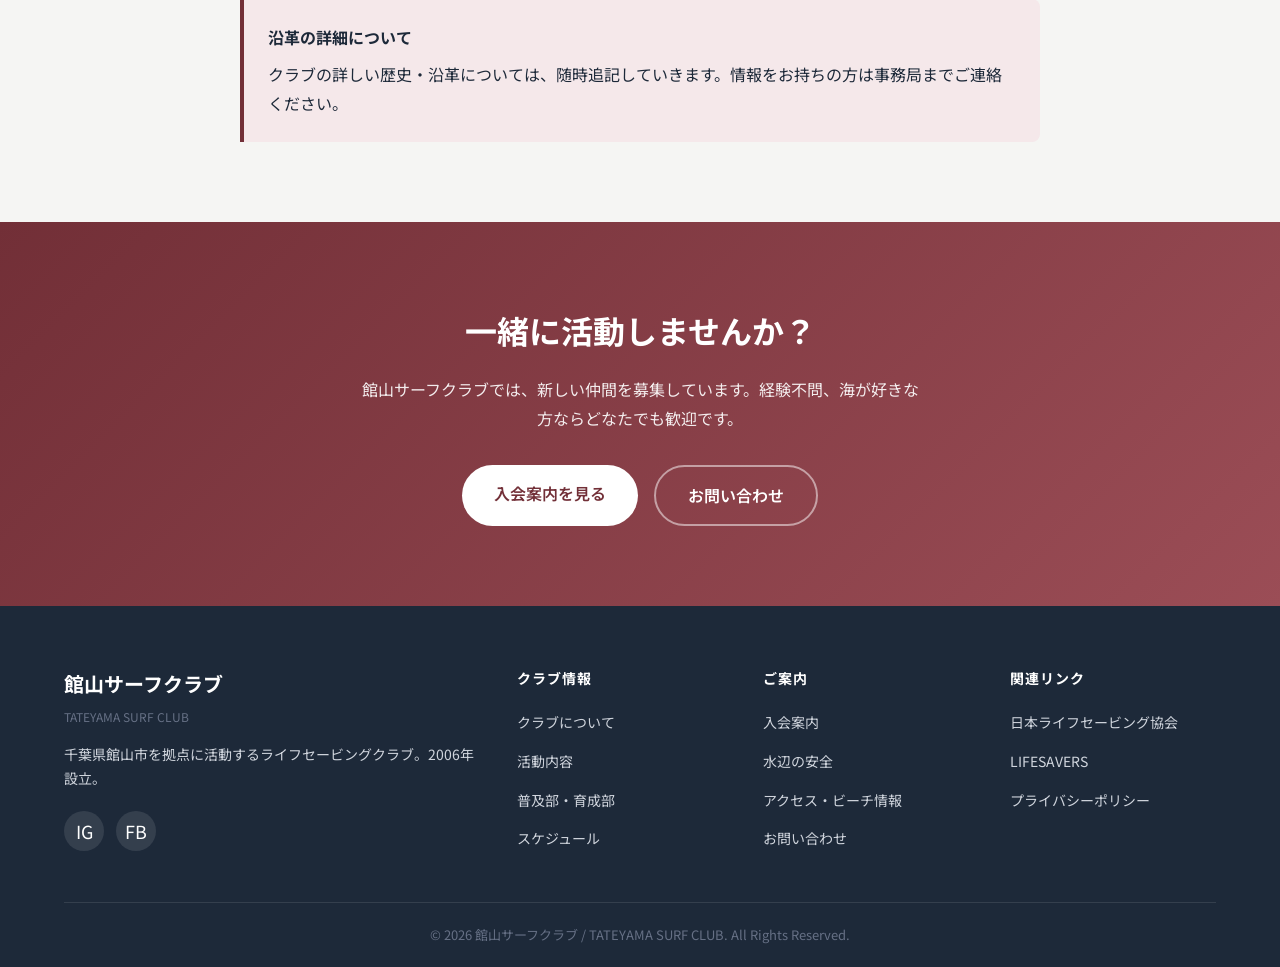
==== commit 6ef5a660: "チームカラーをワインレッドに変更 & Facebook追加 - メインカラーを青→ワインレッド(#722F37)に変更 - 青はアクセントカラーとして残す - 全ページフッターにFacebookリンク" ====
--- a/about.html
+++ b/about.html
@@ -191,6 +191,7 @@
           <p class="footer__desc">千葉県館山市を拠点に活動するライフセービングクラブ。2006年設立。</p>
           <div class="footer__social">
             <a href="https://www.instagram.com/tateyama_surf_club/" target="_blank" rel="noopener" aria-label="Instagram">IG</a>
+            <a href="https://www.facebook.com/tateyamasurfclub/" target="_blank" rel="noopener" aria-label="Facebook">FB</a>
           </div>
         </div>
         <div>
--- a/css/style.css
+++ b/css/style.css
@@ -10,13 +10,13 @@
 }
 
 :root {
-  --primary: #0057B8;
-  --primary-dark: #003d82;
-  --primary-light: #e8f0fe;
-  --accent: #E63946;
-  --accent-light: #fde8ea;
+  --primary: #722F37;
+  --primary-dark: #5a1a22;
+  --primary-light: #f5e8ea;
+  --accent: #0057B8;
+  --accent-light: #e8f0fe;
   --white: #ffffff;
-  --off-white: #f5f7fa;
+  --off-white: #f5f5f3;
   --gray-100: #f0f2f5;
   --gray-200: #e4e7ec;
   --gray-300: #d0d5dd;
@@ -24,7 +24,7 @@
   --gray-700: #344054;
   --gray-900: #1d2939;
   --sand: #f5f0e8;
-  --ocean-gradient: linear-gradient(135deg, #0057B8 0%, #00a4e4 100%);
+  --ocean-gradient: linear-gradient(135deg, #722F37 0%, #9B4D56 100%);
   --shadow-sm: 0 1px 3px rgba(0,0,0,0.08);
   --shadow-md: 0 4px 12px rgba(0,0,0,0.1);
   --shadow-lg: 0 8px 24px rgba(0,0,0,0.12);
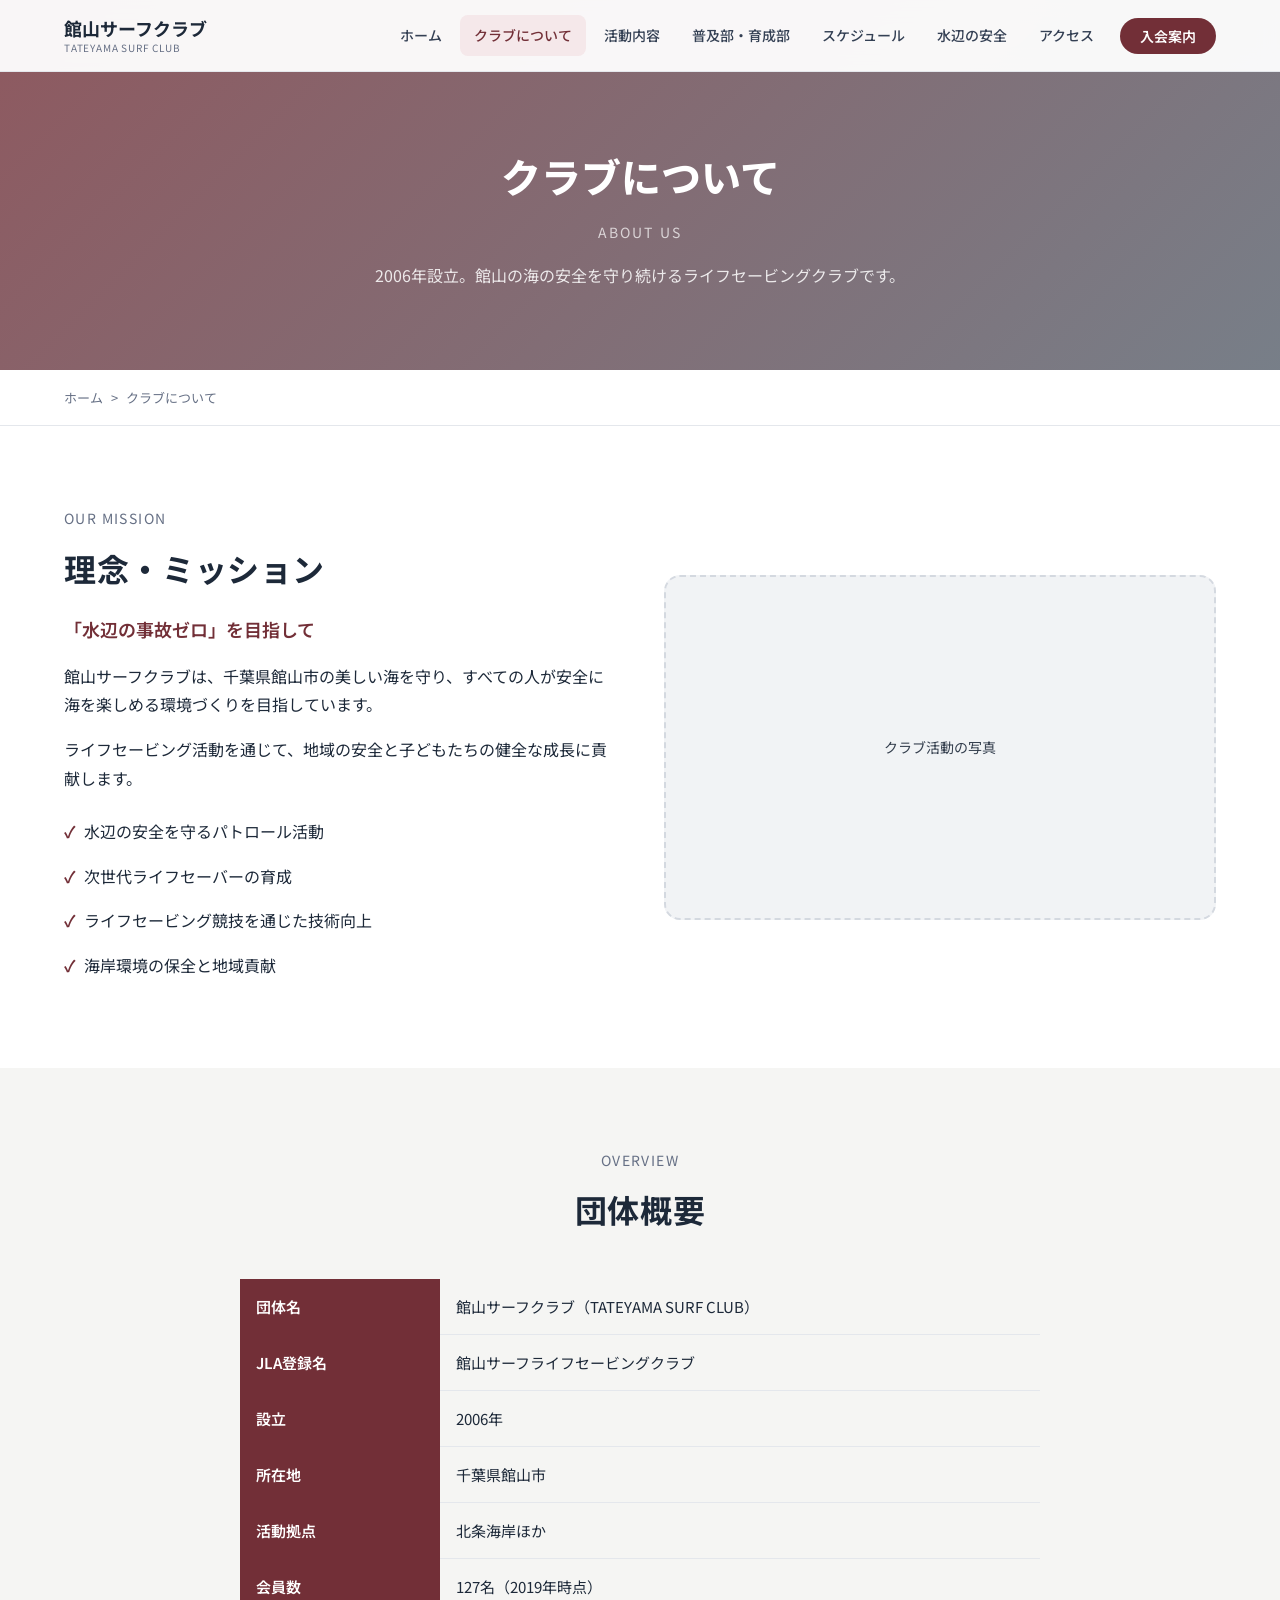
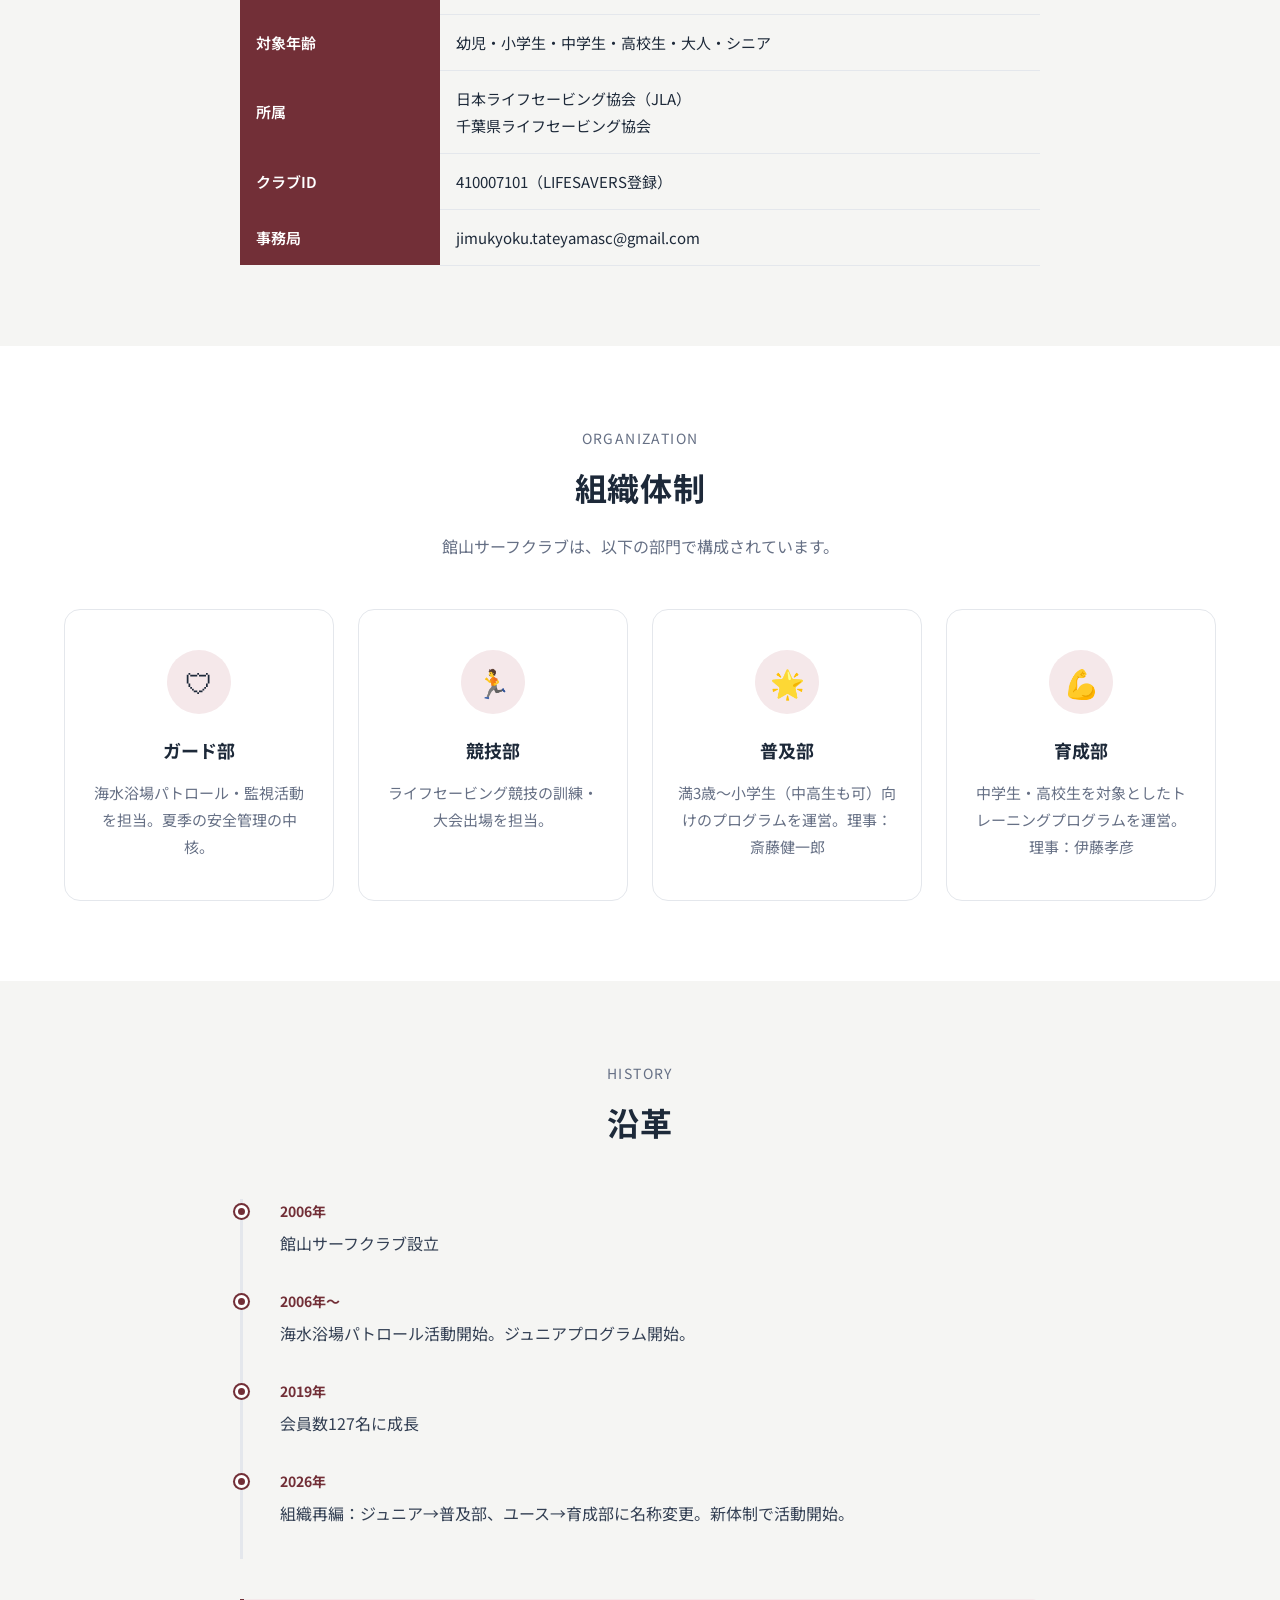
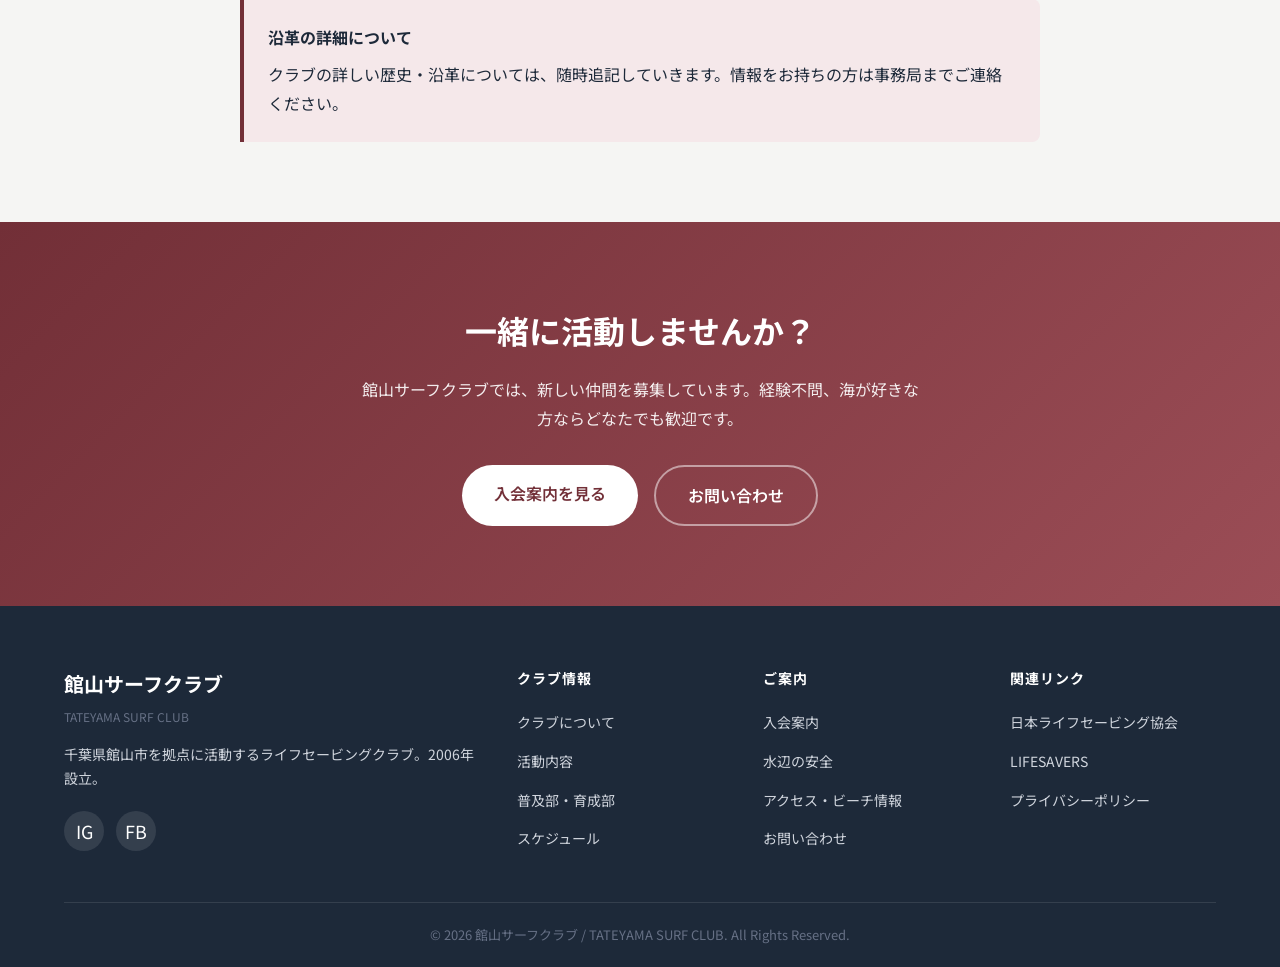
==== commit a8e98d54: "画像メイン構成にリニューアル & ニュースページ追加 - トップページを写真カード・フォトギャラリー・写真バナー構成に - 全サブページのヘッダーに背景画像対応 - news.html新規作成（ニュー" ====
--- a/about.html
+++ b/about.html
@@ -40,7 +40,7 @@
   </header>
 
   <!-- Page Hero -->
-  <section class="page-hero">
+  <section class="page-hero page-hero--photo" style="background-image: url('images/hero-about.jpg');">
     <h1 class="page-hero__title">クラブについて</h1>
     <p class="page-hero__subtitle">About Us</p>
     <p class="page-hero__lead">2006年設立。館山の海の安全を守り続けるライフセービングクラブです。</p>
--- a/css/style.css
+++ b/css/style.css
@@ -399,6 +399,24 @@
   padding: 140px 0 80px;
   text-align: center;
   position: relative;
+  background-size: cover;
+  background-position: center;
+}
+
+.page-hero--photo {
+  position: relative;
+}
+
+.page-hero--photo::after {
+  content: '';
+  position: absolute;
+  inset: 0;
+  background: linear-gradient(135deg, rgba(114,47,55,0.8) 0%, rgba(29,41,57,0.6) 100%);
+}
+
+.page-hero--photo > * {
+  position: relative;
+  z-index: 2;
 }
 
 .page-hero__title {
@@ -1176,3 +1194,295 @@
   background: var(--primary-dark);
   transform: translateY(-2px);
 }
+
+/* ============================================
+   Photo-First Layout Components
+   ============================================ */
+
+/* --- Full-width Photo Section --- */
+.photo-section {
+  position: relative;
+  min-height: 500px;
+  display: flex;
+  align-items: center;
+  background-size: cover;
+  background-position: center;
+  color: var(--white);
+}
+
+.photo-section::after {
+  content: '';
+  position: absolute;
+  inset: 0;
+  background: linear-gradient(135deg, rgba(114,47,55,0.7) 0%, rgba(29,41,57,0.5) 100%);
+}
+
+.photo-section__content {
+  position: relative;
+  z-index: 2;
+  max-width: var(--max-width);
+  margin: 0 auto;
+  padding: 60px 24px;
+}
+
+.photo-section--light::after {
+  background: linear-gradient(180deg, rgba(255,255,255,0.85) 0%, rgba(255,255,255,0.7) 100%);
+}
+
+.photo-section--light {
+  color: var(--gray-900);
+}
+
+/* --- Photo Grid (Gallery) --- */
+.photo-grid {
+  display: grid;
+  gap: 8px;
+}
+
+.photo-grid--2 {
+  grid-template-columns: repeat(2, 1fr);
+}
+
+.photo-grid--3 {
+  grid-template-columns: repeat(3, 1fr);
+}
+
+.photo-grid--4 {
+  grid-template-columns: repeat(4, 1fr);
+}
+
+.photo-grid--masonry {
+  grid-template-columns: repeat(3, 1fr);
+  grid-auto-rows: 200px;
+}
+
+.photo-grid__item {
+  overflow: hidden;
+  border-radius: var(--radius);
+  position: relative;
+  background: var(--gray-200);
+  background-size: cover;
+  background-position: center;
+  min-height: 200px;
+  transition: transform 0.3s;
+}
+
+.photo-grid__item:hover {
+  transform: scale(1.02);
+}
+
+.photo-grid__item--tall {
+  grid-row: span 2;
+}
+
+.photo-grid__item--wide {
+  grid-column: span 2;
+}
+
+/* Photo placeholder with icon */
+.photo-grid__item::before {
+  content: attr(data-label);
+  position: absolute;
+  inset: 0;
+  display: flex;
+  align-items: center;
+  justify-content: center;
+  font-size: 0.875rem;
+  color: var(--gray-500);
+  background: var(--gray-100);
+  text-align: center;
+  padding: 16px;
+}
+
+.photo-grid__item[style*="background-image"]::before {
+  display: none;
+}
+
+/* --- Photo Card (image top, text bottom) --- */
+.photo-card {
+  border-radius: var(--radius-lg);
+  overflow: hidden;
+  box-shadow: var(--shadow-sm);
+  border: 1px solid var(--gray-200);
+  transition: all 0.3s;
+  background: var(--white);
+}
+
+.photo-card:hover {
+  transform: translateY(-4px);
+  box-shadow: var(--shadow-lg);
+}
+
+.photo-card__img {
+  height: 240px;
+  background: var(--gray-200);
+  background-size: cover;
+  background-position: center;
+  position: relative;
+}
+
+.photo-card__img::before {
+  content: attr(data-label);
+  position: absolute;
+  inset: 0;
+  display: flex;
+  align-items: center;
+  justify-content: center;
+  color: var(--gray-500);
+  font-size: 0.875rem;
+}
+
+.photo-card__img[style*="background-image"]::before {
+  display: none;
+}
+
+.photo-card__body {
+  padding: 24px;
+}
+
+.photo-card__title {
+  font-size: 1.125rem;
+  font-weight: 700;
+  margin-bottom: 8px;
+}
+
+.photo-card__text {
+  color: var(--gray-500);
+  font-size: 0.9375rem;
+}
+
+/* --- Full-bleed Image + Text Overlay --- */
+.photo-banner {
+  position: relative;
+  min-height: 400px;
+  display: flex;
+  align-items: flex-end;
+  background-size: cover;
+  background-position: center;
+  border-radius: var(--radius-lg);
+  overflow: hidden;
+}
+
+.photo-banner::after {
+  content: '';
+  position: absolute;
+  inset: 0;
+  background: linear-gradient(0deg, rgba(0,0,0,0.7) 0%, transparent 60%);
+}
+
+.photo-banner__content {
+  position: relative;
+  z-index: 2;
+  padding: 32px;
+  color: var(--white);
+}
+
+.photo-banner__title {
+  font-size: 1.5rem;
+  font-weight: 700;
+  margin-bottom: 8px;
+}
+
+.photo-banner__text {
+  opacity: 0.9;
+  font-size: 0.9375rem;
+}
+
+/* --- Img placeholder improved --- */
+.img-placeholder {
+  background: var(--gray-100);
+  border-radius: var(--radius-lg);
+  aspect-ratio: 16/10;
+  display: flex;
+  align-items: center;
+  justify-content: center;
+  color: var(--gray-400);
+  font-size: 0.875rem;
+  border: 2px dashed var(--gray-300);
+  text-align: center;
+  padding: 24px;
+}
+
+.img-placeholder--tall {
+  aspect-ratio: 3/4;
+}
+
+.img-placeholder--square {
+  aspect-ratio: 1/1;
+}
+
+/* --- News Blog Cards --- */
+.news-card {
+  display: grid;
+  grid-template-columns: 200px 1fr;
+  gap: 24px;
+  padding: 24px;
+  background: var(--white);
+  border-radius: var(--radius-lg);
+  border: 1px solid var(--gray-200);
+  transition: all 0.3s;
+  align-items: center;
+}
+
+.news-card:hover {
+  box-shadow: var(--shadow-md);
+  border-color: var(--primary);
+}
+
+.news-card__img {
+  height: 140px;
+  background: var(--gray-200);
+  background-size: cover;
+  background-position: center;
+  border-radius: var(--radius);
+}
+
+.news-card__meta {
+  display: flex;
+  gap: 12px;
+  align-items: center;
+  margin-bottom: 8px;
+}
+
+.news-card__date {
+  font-size: 0.8125rem;
+  color: var(--gray-500);
+}
+
+.news-card__title {
+  font-size: 1.125rem;
+  font-weight: 700;
+  margin-bottom: 8px;
+  line-height: 1.5;
+}
+
+.news-card__excerpt {
+  font-size: 0.875rem;
+  color: var(--gray-500);
+  line-height: 1.6;
+}
+
+@media (max-width: 768px) {
+  .photo-grid--3, .photo-grid--4 {
+    grid-template-columns: repeat(2, 1fr);
+  }
+  .photo-grid--masonry {
+    grid-template-columns: repeat(2, 1fr);
+    grid-auto-rows: 150px;
+  }
+  .photo-section {
+    min-height: 350px;
+  }
+  .news-card {
+    grid-template-columns: 1fr;
+  }
+  .news-card__img {
+    height: 180px;
+  }
+}
+
+@media (max-width: 480px) {
+  .photo-grid--2, .photo-grid--3, .photo-grid--4 {
+    grid-template-columns: 1fr;
+  }
+}
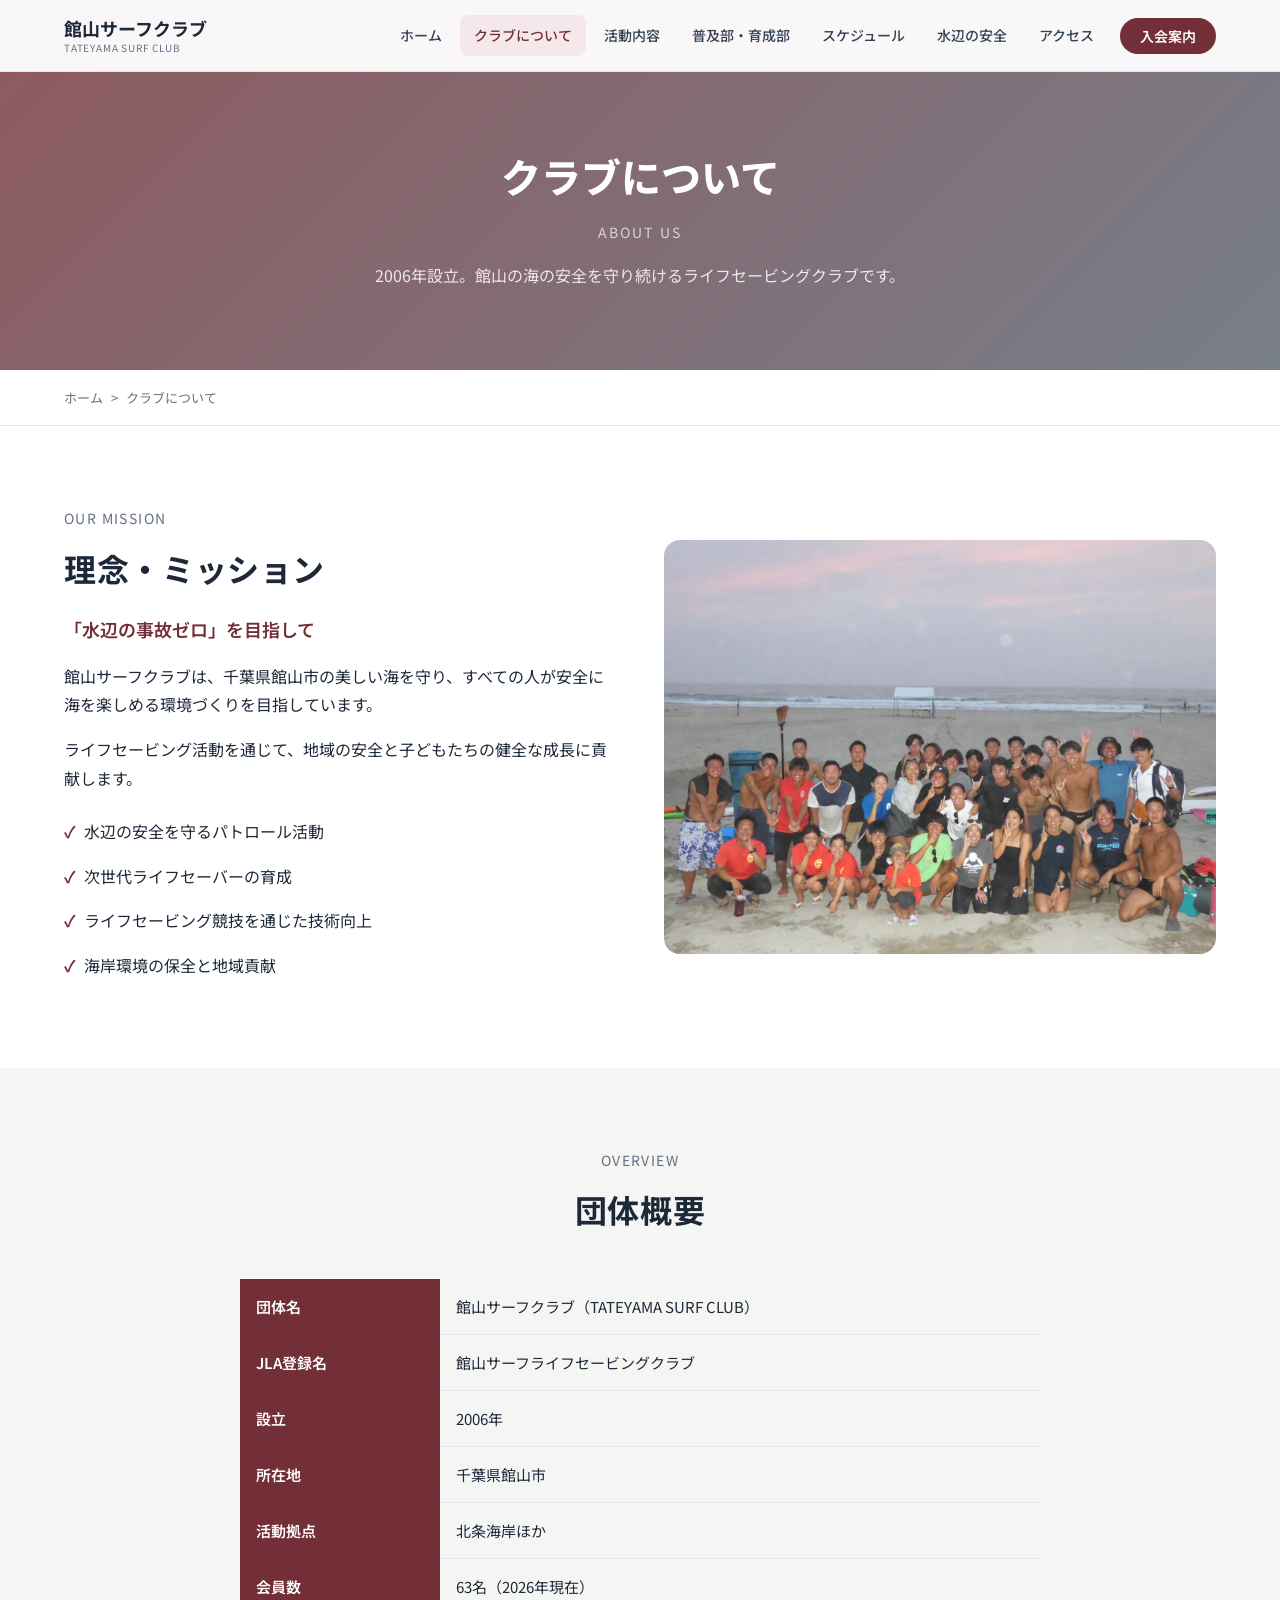
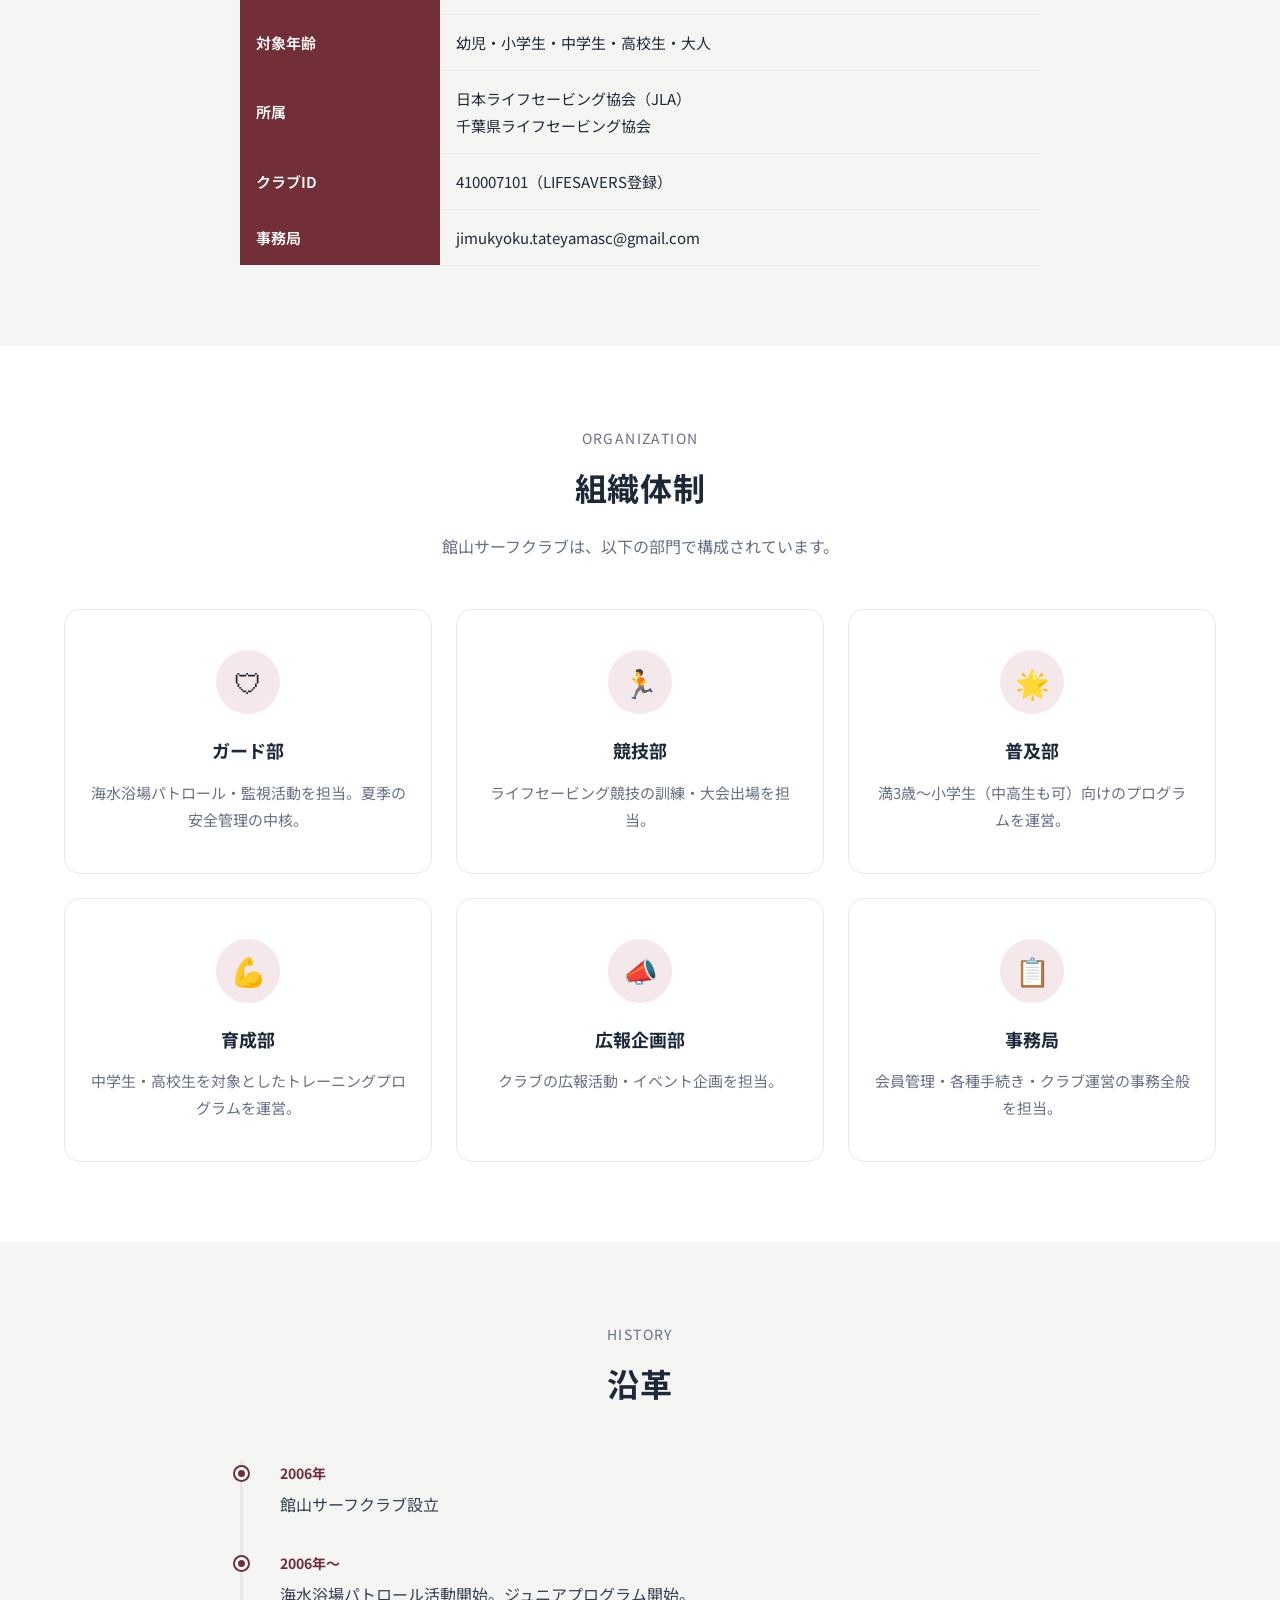
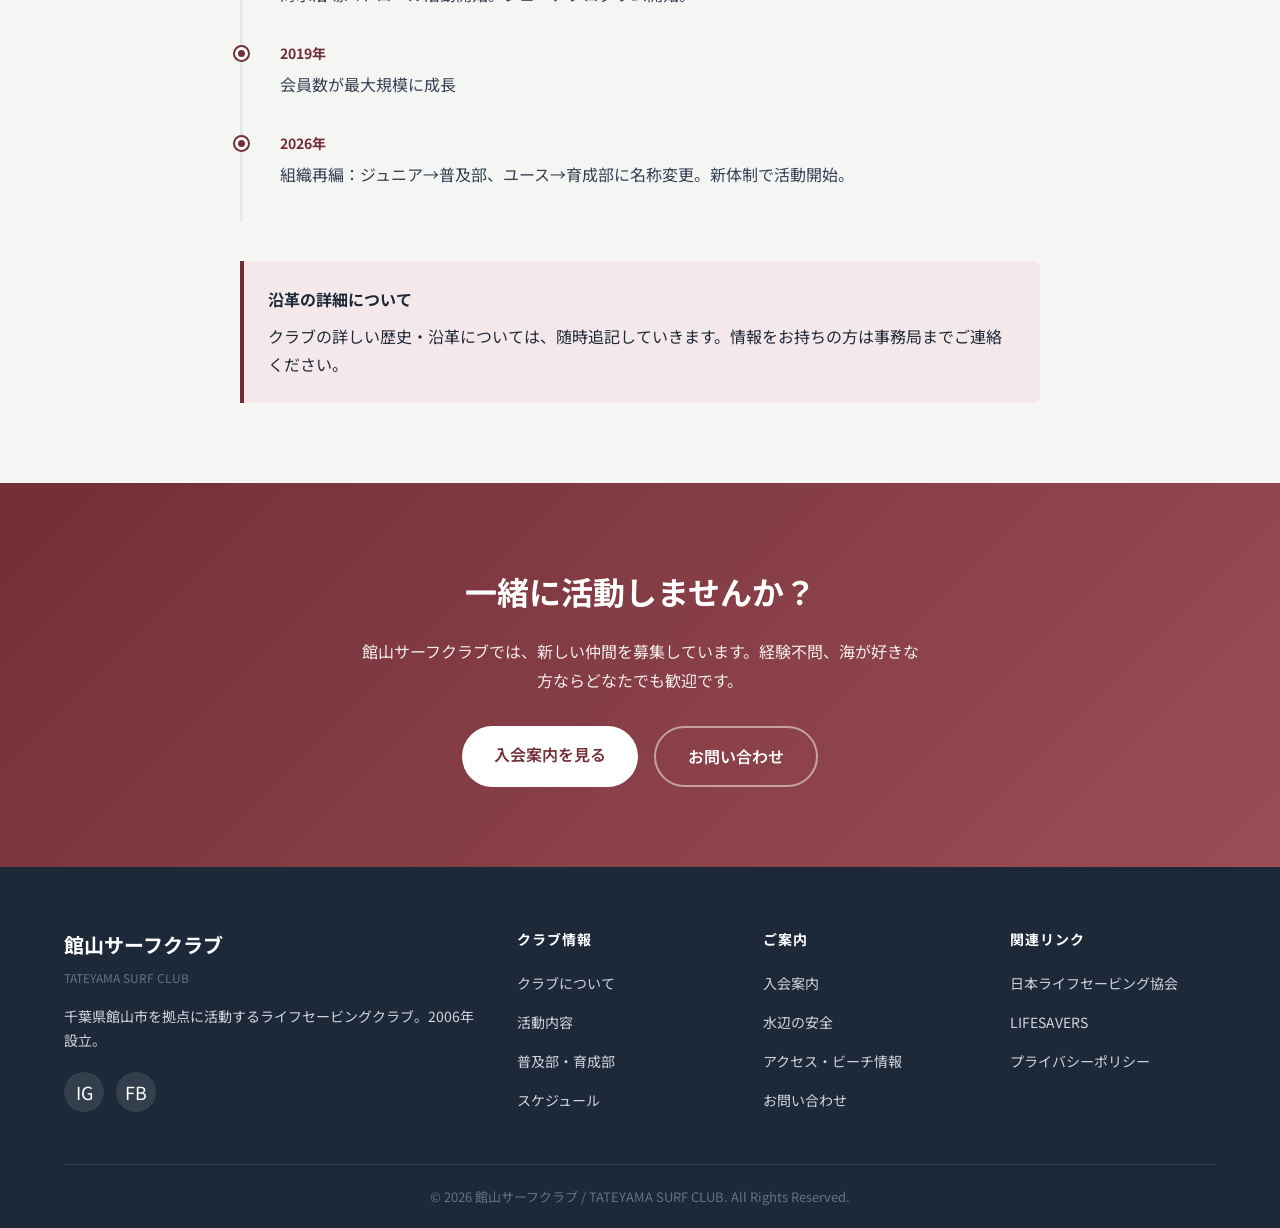
==== commit 6101048e: "クラブについて: 集合写真追加・会員63名・シニア削除・広報企画部/事務局追加 Co-Authored-By: Claude Opus 4.6 (1M context) <noreply@anthro" ====
--- a/about.html
+++ b/about.html
@@ -82,7 +82,7 @@
             </li>
           </ul>
         </div>
-        <div class="img-placeholder">クラブ活動の写真</div>
+        <div><img src="images/about-club.jpg" alt="館山サーフクラブ 集合写真" style="width: 100%; border-radius: var(--radius-lg); object-fit: cover;"></div>
       </div>
     </div>
   </section>
@@ -99,8 +99,8 @@
           <tr><th>設立</th><td>2006年</td></tr>
           <tr><th>所在地</th><td>千葉県館山市</td></tr>
           <tr><th>活動拠点</th><td>北条海岸ほか</td></tr>
-          <tr><th>会員数</th><td>127名（2019年時点）</td></tr>
-          <tr><th>対象年齢</th><td>幼児・小学生・中学生・高校生・大人・シニア</td></tr>
+          <tr><th>会員数</th><td>63名（2026年現在）</td></tr>
+          <tr><th>対象年齢</th><td>幼児・小学生・中学生・高校生・大人</td></tr>
           <tr><th>所属</th><td>日本ライフセービング協会（JLA）<br>千葉県ライフセービング協会</td></tr>
           <tr><th>クラブID</th><td>410007101（LIFESAVERS登録）</td></tr>
           <tr><th>事務局</th><td>jimukyoku.tateyamasc@gmail.com</td></tr>
@@ -115,7 +115,7 @@
       <p class="section-subtitle">Organization</p>
       <h2 class="section-title">組織体制</h2>
       <p class="section-lead">館山サーフクラブは、以下の部門で構成されています。</p>
-      <div class="card-grid card-grid--4">
+      <div class="card-grid card-grid--3">
         <div class="icon-card">
           <div class="icon-card__icon">&#x1F6E1;</div>
           <h3 class="icon-card__title">ガード部</h3>
@@ -129,12 +129,22 @@
         <div class="icon-card">
           <div class="icon-card__icon">&#x1F31F;</div>
           <h3 class="icon-card__title">普及部</h3>
-          <p class="icon-card__text">満3歳〜小学生（中高生も可）向けのプログラムを運営。理事：斎藤健一郎</p>
+          <p class="icon-card__text">満3歳〜小学生（中高生も可）向けのプログラムを運営。</p>
         </div>
         <div class="icon-card">
           <div class="icon-card__icon">&#x1F4AA;</div>
           <h3 class="icon-card__title">育成部</h3>
-          <p class="icon-card__text">中学生・高校生を対象としたトレーニングプログラムを運営。理事：伊藤孝彦</p>
+          <p class="icon-card__text">中学生・高校生を対象としたトレーニングプログラムを運営。</p>
+        </div>
+        <div class="icon-card">
+          <div class="icon-card__icon">&#x1F4E3;</div>
+          <h3 class="icon-card__title">広報企画部</h3>
+          <p class="icon-card__text">クラブの広報活動・イベント企画を担当。</p>
+        </div>
+        <div class="icon-card">
+          <div class="icon-card__icon">&#x1F4CB;</div>
+          <h3 class="icon-card__title">事務局</h3>
+          <p class="icon-card__text">会員管理・各種手続き・クラブ運営の事務全般を担当。</p>
         </div>
       </div>
     </div>
@@ -157,7 +167,7 @@
           </div>
           <div class="timeline__item">
             <div class="timeline__year">2019年</div>
-            <p class="timeline__text">会員数127名に成長</p>
+            <p class="timeline__text">会員数が最大規模に成長</p>
           </div>
           <div class="timeline__item">
             <div class="timeline__year">2026年</div>
--- a/css/style.css
+++ b/css/style.css
@@ -155,6 +155,11 @@
   transform: translateY(-2px);
 }
 
+.btn--sm {
+  padding: 8px 20px;
+  font-size: 0.875rem;
+}
+
 .btn--outline {
   background: transparent;
   color: var(--primary);
@@ -301,8 +306,9 @@
   position: relative;
   min-height: 100vh;
   display: flex;
-  align-items: center;
-  justify-content: center;
+  flex-direction: column;
+  align-items: center;
+  justify-content: space-between;
   background: var(--ocean-gradient);
   color: var(--white);
   text-align: center;
@@ -314,20 +320,21 @@
   position: absolute;
   inset: 0;
   background-size: cover;
-  background-position: center;
-  opacity: 0.3;
+  background-position: center top;
+  opacity: 0.85;
 }
 
 .hero__overlay {
   position: absolute;
   inset: 0;
-  background: linear-gradient(180deg, rgba(0,57,130,0.6) 0%, rgba(0,87,184,0.8) 100%);
+  background: linear-gradient(180deg, rgba(0,0,0,0.45) 0%, rgba(0,0,0,0.1) 40%, rgba(0,0,0,0.35) 100%);
 }
 
 .hero__content {
   position: relative;
   z-index: 2;
-  padding: 40px 24px;
+  padding: 40px 24px 0;
+  text-align: center;
 }
 
 .hero__badge {
@@ -337,44 +344,50 @@
   padding: 6px 20px;
   border-radius: 50px;
   font-size: 0.875rem;
-  margin-bottom: 24px;
+  margin-bottom: 16px;
   border: 1px solid rgba(255,255,255,0.3);
 }
 
 .hero__title {
-  font-size: 3.5rem;
+  font-size: 3rem;
   font-weight: 800;
   line-height: 1.2;
-  margin-bottom: 8px;
+  margin-bottom: 4px;
   letter-spacing: 0.02em;
+  text-shadow: 0 2px 8px rgba(0,0,0,0.3);
 }
 
 .hero__title-en {
-  font-size: 1rem;
+  font-size: 0.9rem;
   font-weight: 400;
   letter-spacing: 0.2em;
   opacity: 0.8;
-  margin-bottom: 24px;
+  margin-bottom: 12px;
 }
 
 .hero__lead {
-  font-size: 1.25rem;
+  font-size: 1.125rem;
   max-width: 600px;
-  margin: 0 auto 40px;
+  margin: 0 auto;
   opacity: 0.9;
   line-height: 1.8;
+  text-shadow: 0 1px 4px rgba(0,0,0,0.3);
 }
 
 .hero__buttons {
   display: flex;
   gap: 16px;
   justify-content: center;
+  align-items: center;
   flex-wrap: wrap;
+  position: relative;
+  z-index: 2;
+  margin-bottom: 80px;
 }
 
 .hero__scroll {
   position: absolute;
-  bottom: 32px;
+  bottom: 24px;
   left: 50%;
   transform: translateX(-50%);
   z-index: 2;
@@ -897,8 +910,20 @@
 }
 
 @media (max-width: 768px) {
+  .hero {
+    min-height: 100svh;
+  }
+  .hero__content {
+    padding-top: 24px;
+  }
   .hero__title {
-    font-size: 2.25rem;
+    font-size: 2rem;
+  }
+  .hero__lead {
+    font-size: 1rem;
+  }
+  .hero__buttons {
+    margin-bottom: 60px;
   }
   .section {
     padding: 60px 0;
@@ -963,14 +988,22 @@
 
 @media (max-width: 480px) {
   .hero__title {
-    font-size: 1.75rem;
+    font-size: 1.5rem;
+  }
+  .hero__title-en {
+    font-size: 0.75rem;
   }
   .hero__lead {
-    font-size: 1rem;
+    font-size: 0.9375rem;
+  }
+  .hero__badge {
+    font-size: 0.75rem;
+    padding: 4px 14px;
   }
   .hero__buttons {
     flex-direction: column;
     align-items: center;
+    margin-bottom: 48px;
   }
   .container {
     padding: 0 16px;
@@ -1361,6 +1394,26 @@
   background-position: center;
   border-radius: var(--radius-lg);
   overflow: hidden;
+}
+
+/* --- Sodateru Slider --- */
+.sodateru-slider {
+  position: relative;
+  background: #000;
+}
+
+.sodateru-slider__img {
+  position: absolute;
+  inset: 0;
+  width: 100%;
+  height: 100%;
+  object-fit: cover;
+  opacity: 0;
+  transition: opacity 1.2s ease;
+}
+
+.sodateru-slider__img--active {
+  opacity: 1;
 }
 
 .photo-banner::after {
@@ -1486,3 +1539,23 @@
     grid-template-columns: 1fr;
   }
 }
+
+/* --- Join page responsive --- */
+@media (max-width: 768px) {
+  .price-card {
+    padding: 24px 16px;
+  }
+  .price-card__price {
+    font-size: 2rem;
+  }
+  .cta__buttons {
+    flex-direction: column;
+    align-items: center;
+    gap: 12px;
+  }
+  .cta__buttons .btn {
+    width: 100%;
+    max-width: 320px;
+    text-align: center;
+  }
+}
